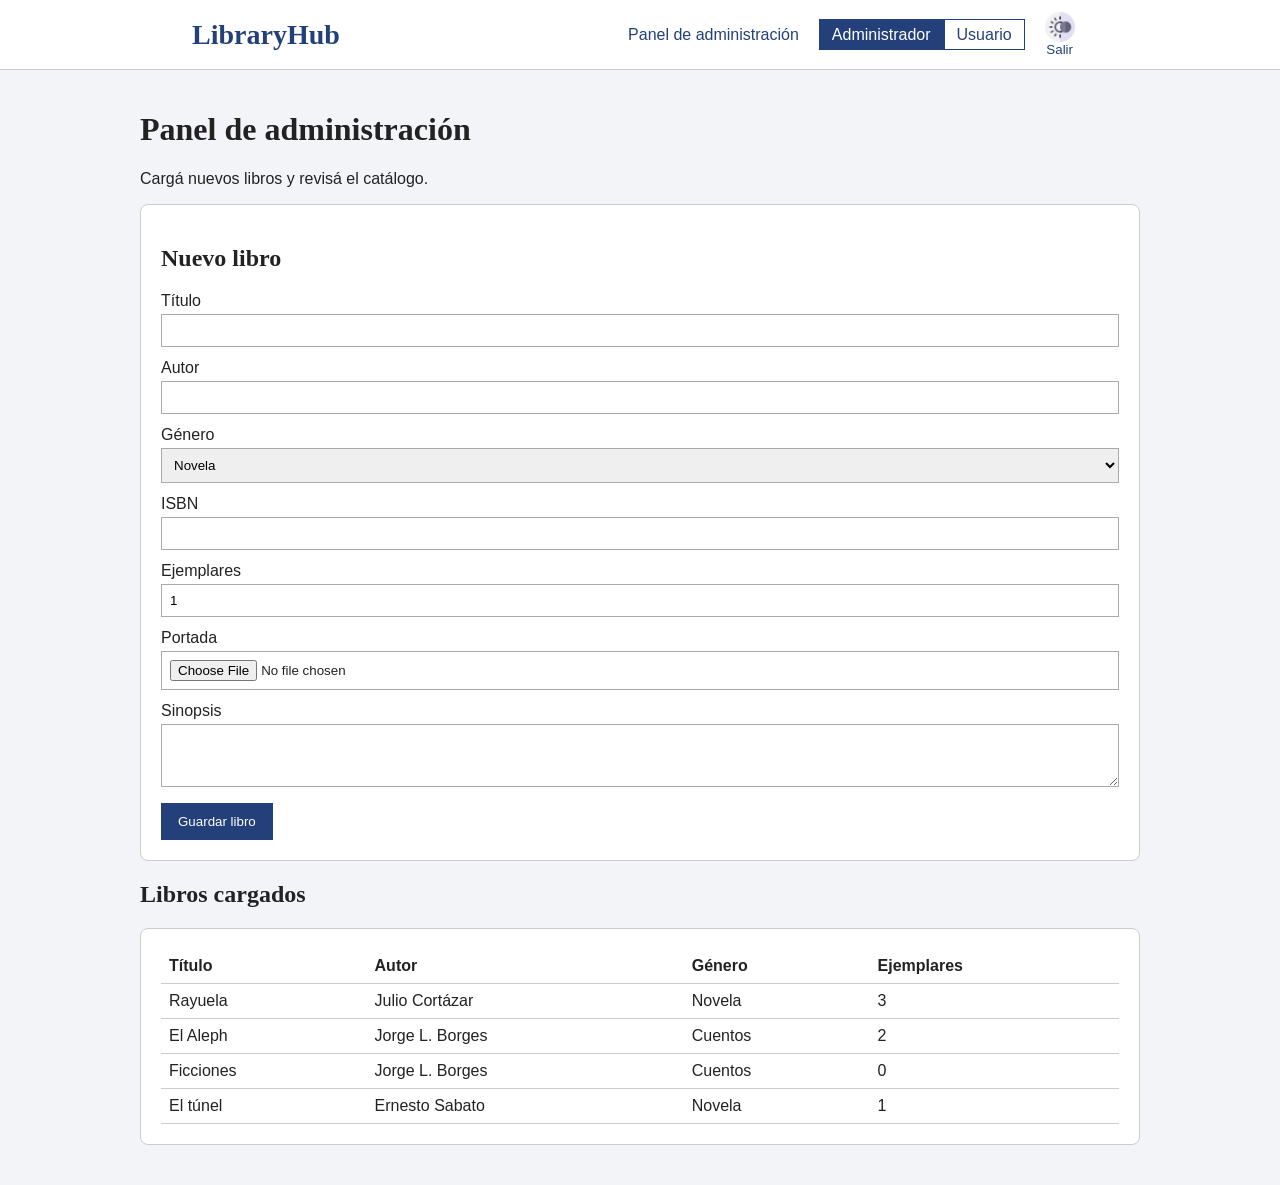
==== admin.html @ 69a87b5a "Primer commit" ====
<!DOCTYPE html>
<html lang="es">
<head>
  <meta charset="utf-8">
  <meta name="viewport" content="width=device-width, initial-scale=1">
  <title>Panel de administración - LibraryHub</title>
  <link rel="stylesheet" href="css/estilos.css">
</head>
<body>
  <header>
    <a class="logo" href="admin.html">LibraryHub</a>
    <a href="admin.html">Panel de administración</a>
    <div class="selector">
      <a class="activo" href="admin.html">Administrador</a><a href="catalogo.html">Usuario</a>
    </div>
    <button class="boton boton-claro boton-tema" type="button" title="Cambiar tema">
    <img src="img/iconoTema.png" alt="Cambiar tema">
    <a href="index.html">Salir</a>
  </header>

  <main>
    <h1>Panel de administración</h1>
    <p>Cargá nuevos libros y revisá el catálogo.</p>

    <section class="caja">
      <h2>Nuevo libro</h2>
      <form>
        <label for="titulo">Título</label>
        <input type="text" id="titulo">
        <label for="autor">Autor</label>
        <input type="text" id="autor">
        <label for="genero">Género</label>
        <select id="genero">
          <option>Novela</option>
          <option>Cuentos</option>
          <option>Ensayo</option>
          <option>Poesía</option>
        </select>
        <label for="isbn">ISBN</label>
        <input type="text" id="isbn">
        <label for="ejemplares">Ejemplares</label>
        <input type="number" id="ejemplares" min="1" value="1">
        <label for="portada">Portada</label>
        <input type="file" id="portada" accept="image/*">
        <label for="sinopsis">Sinopsis</label>
        <textarea id="sinopsis" rows="3"></textarea>
        <button class="boton" type="button">Guardar libro</button>
      </form>
    </section>

    <h2>Libros cargados</h2>
    <section class="caja tabla">
      <table>
        <tr>
          <th>Título</th>
          <th>Autor</th>
          <th>Género</th>
          <th>Ejemplares</th>
        </tr>
        <tr>
          <td>Rayuela</td>
          <td>Julio Cortázar</td>
          <td>Novela</td>
          <td>3</td>
        </tr>
        <tr>
          <td>El Aleph</td>
          <td>Jorge L. Borges</td>
          <td>Cuentos</td>
          <td>2</td>
        </tr>
        <tr>
          <td>Ficciones</td>
          <td>Jorge L. Borges</td>
          <td>Cuentos</td>
          <td>0</td>
        </tr>
        <tr>
          <td>El túnel</td>
          <td>Ernesto Sabato</td>
          <td>Novela</td>
          <td>1</td>
        </tr>
      </table>
    </section>
  </main>
</body>
</html>
---- css/estilos.css ----
body {
  font-family: Arial, sans-serif;
  margin: 0;
  background-color: #f2f4f7;
  color: #222222;
}
h1, h2, h3 {
  font-family: Georgia, serif;
}
main {
  max-width: 1000px;
  margin: 0 auto;
  padding: 20px;
}
main section {
  margin-bottom: 50px;
}



/* ===== Encabezado ===== */
header {
  display: flex;
  align-items: center;
  gap: 20px;
  padding: 12px 15%;
  background-color: #ffffff;
  border-bottom: 1px solid #cccccc;
}
header a {
  text-decoration: none;
  color: #24407a;
}
header .boton {
  margin-top: 0;
}
.logo {
  flex: 1;
  font-family: Georgia, serif;
  font-size: 28px;
  font-weight: bold;
}

/* Menú del medio */
nav {
  display: flex;
  gap: 40px;
}
nav a {
  color: #222222;
  font-size: 20px;
  font-family: Georgia, serif;
}
nav a:hover {
  text-decoration: underline;
}

/* Botones de la derecha */
.acciones {
  flex: 1;
  display: flex;
  justify-content: flex-end;
  align-items: center;
  gap: 15px;
}
.acciones a {
  font-size: 18px;
}
.acciones .boton {
  padding: 10px 20px;
  color: #ffffff;
}

/* Selector Administrador / Usuario */
.selector a {
  padding: 6px 12px;
  border: 1px solid #24407a;
}
.selector a.activo {
  background-color: #24407a;
  color: #ffffff;
}

/* Pantallas medianas */
@media (max-width: 1100px) {
  header {
    padding: 12px 5%;
  }
}

/* Pantallas chicas */
@media (max-width: 700px) {
  header {
    flex-direction: column;
    padding: 12px 15px;
  }
  .logo,
  .acciones {
    flex: none;
  }
  .acciones {
    flex-wrap: wrap;
    justify-content: center;
  }
}
.selector a {
  padding: 6px 12px;
  border: 1px solid #24407a;
}
.selector a.activo {
  background-color: #24407a;
  color: white;
}


.caja {
  background-color: white;
  border: 1px solid #cccccc;
  border-radius: 8px;
  padding: 20px;
  margin-bottom: 20px;
}
.login {
  max-width: 400px;
  margin: 40px auto;
}
label {
  display: block;
  margin-top: 12px;
}
input, select, textarea {
  width: 100%;
  box-sizing: border-box;
  padding: 8px;
  margin-top: 4px;
  border: 1px solid #aaaaaa;
}

nav a {
  color: #222222;
  font-size: 20px;
  font-family: Georgia, serif;
}
.boton {
  display: inline-block;
  background-color: #24407a;
  color: #ffffff;
  border: 1px solid #24407a;
  padding: 10px 16px;
  margin-top: 12px;
  cursor: pointer;
  text-decoration: none;
}
.boton-claro {
  background-color: white;
  color: #24407a;
}


.boton-tema {
  margin-right: 1em;
  border: none;
  background: none;
  padding: 0;
}


.boton-tema img {
  width: 30px;
  height: 30px;
  display: block;
}



.items {
  display: flex;
  flex-wrap: wrap;
  gap: 16px;
  justify-content: center;
}
.tarjeta {
  width: 220px;
  background-color: white;
  border: 1px solid #cccccc;
  border-radius: 8px;
  
}
.portada {
  height: 140px;
  line-height: 140px;
  text-align: center;
  font-size: 40px;
  color: #ffffff;
}
.azul { background-color: #24407a; }
.verde { background-color: #2f6b4f; }
.violeta { background-color: #6b3f6e; }
.dorado { background-color: #a8791f; }
.datos {
  padding: 12px;
}

img.portada {
  width: 100%;
  height: auto;
  display: block;
}
.favorito {
  background: none;
  border: none;
  font-size: 24px;
  color: #888888;
  cursor: pointer;
}
.favorito.activo {
  color: #c2384a;
}
.estado {
  font-size: 13px;
  background-color: #dde5f5;
  padding: 2px 8px;
  border-radius: 10px;
}


.vista-lista .tarjeta {
  width: 100%;
  display: flex;
  align-items: center;
}
.vista-lista .portada {
  width: 80px;
  height: 100px;
  line-height: 100px;
  font-size: 28px;
}
.vista-lista .datos {
  flex: 1;
}


.tabla {
  overflow-x: auto;
}
table {
  width: 100%;
  border-collapse: collapse;
}
th, td {
  text-align: left;
  padding: 8px;
  border-bottom: 1px solid #cccccc;
}
.fila {
  display: flex;
  flex-wrap: wrap;
  align-items: center;
  gap: 12px;
  padding: 10px 0;
  border-bottom: 1px solid #cccccc;
}
.fila .portada {
  width: 48px;
  height: 64px;
  line-height: 64px;
  font-size: 20px;
}
.fila .datos {
  flex: 1;
}


body.oscuro {
  background-color: #12161d;
  color: #eeeeee;
}
.oscuro header,
.oscuro .caja,
.oscuro .tarjeta {
  background-color: #1b212b;
  border-color: #333333;
}
.oscuro input, .oscuro select, .oscuro textarea {
  background-color: #12161d;
  color: #eeeeee;
  border-color: #555555;
}
.oscuro a {
  color: #8aa9e6;
}
.oscuro .estado {
  background-color: #2d3644;
}

@media (max-width: 600px) {
  .tarjeta {
    width: 100%;
  }
  header {
    padding: 10px;
  }
}

#footer-principal {
   display: flex;
   flex-wrap: wrap;
   justify-content: space-around;
   align-items: center;
   gap: 20px;
   padding: 40px 20px;
   background-color: #24407a;
   color: white;
}

#footer-principal div {
   text-align: center;
   width: 350px;
   padding: 0 15px;
}

#footer-principal h4 {
   font-family: Georgia, serif;
   font-size: 22px;
   margin-bottom: 10px;
}

#footer-principal p {
   font-size: 16px;
}

#footer-principal img {
   margin-top: 10px;
   width: 110px;
   height: 110px;
   background-color: white;
   padding: 6px;
   border-radius: 6px;
}

#footer-principal ul {
   list-style: none;
   padding: 0;
}

#footer-principal ul li {
   margin: 10px 0;
}

#footer-principal ul li a {
   color: white;
   font-size: 18px;
   text-decoration: none;
}

#footer-principal ul li a:hover {
   text-decoration: underline;
}

#footer-principal ul li i {
   margin-right: 8px;
}


.oscuro #footer-principal {
   background-color: #1b212b;
   border-top: 1px solid #333333;
}


@media (max-width: 600px) {
   #footer-principal div {
      width: 100%;
   }
}
.inicio {
  text-align: center;
  padding: 50px 20px;
}
.inicio h1 {
  font-size: 36px;
}
.centrado {
  text-align: center;
}
.inicio p {
  max-width: 600px;
  margin: 0 auto 20px auto;
}


header .boton {
  margin-top: 0;
}
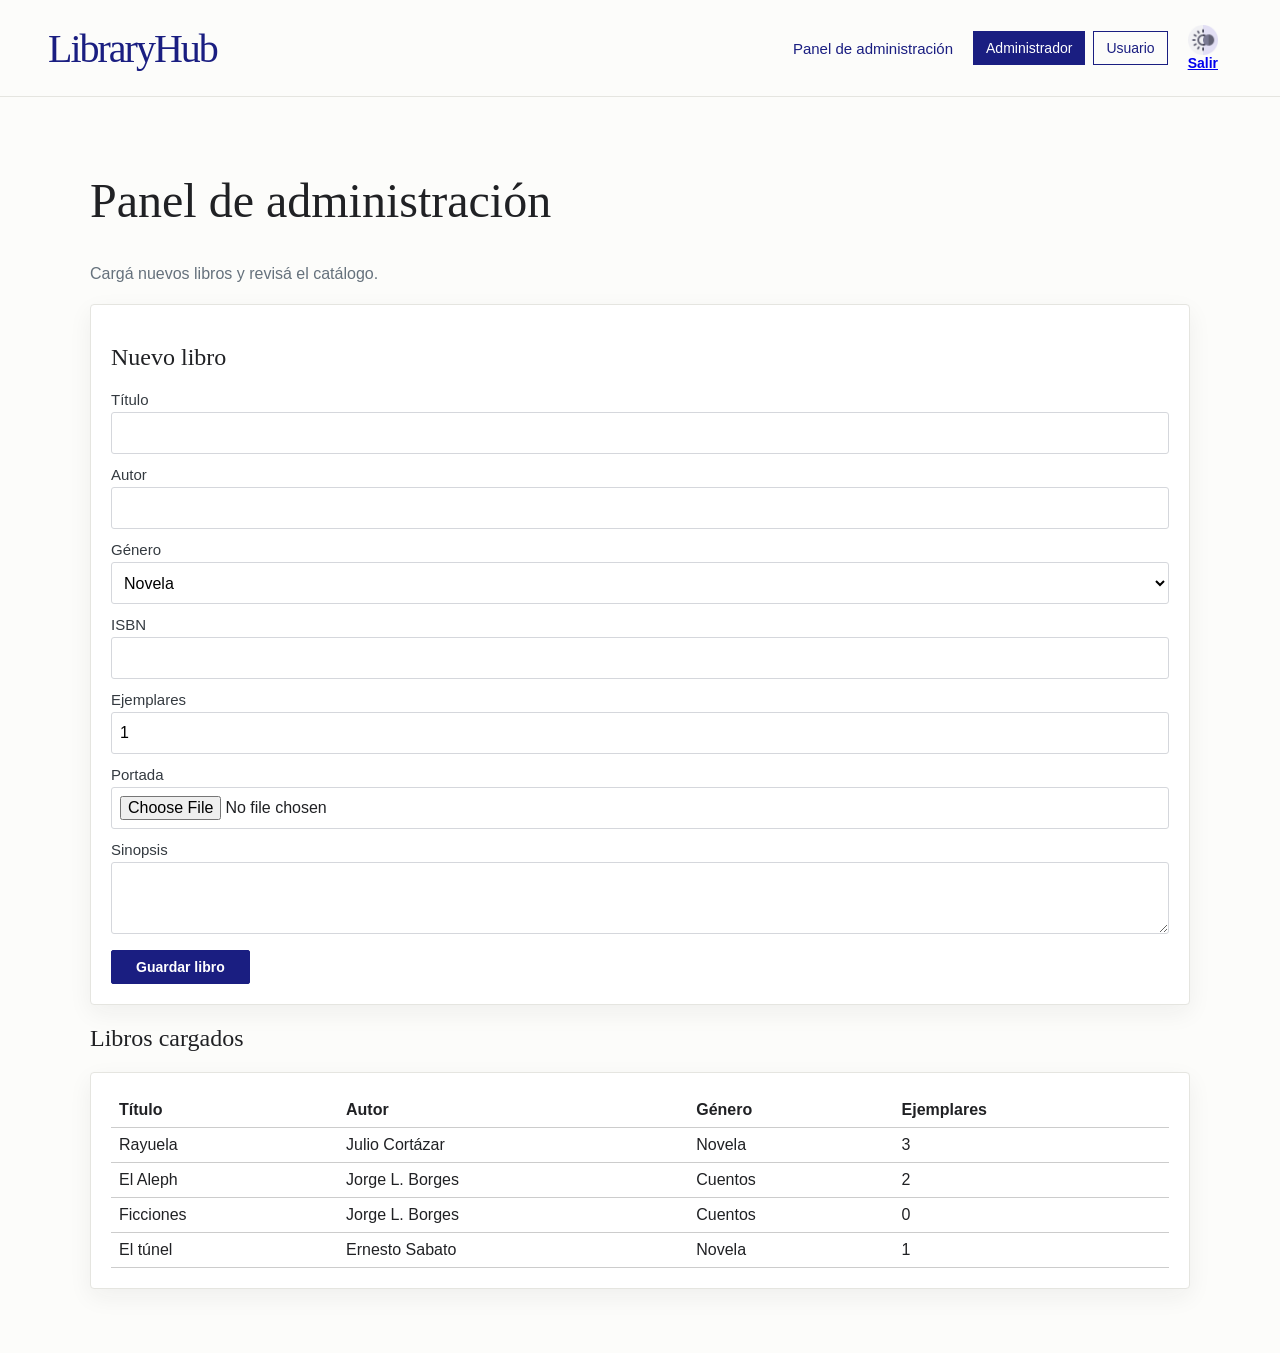
==== commit 27cccaa7: "css final" ====
--- a/admin.html
+++ b/admin.html
@@ -5,8 +5,9 @@
   <meta name="viewport" content="width=device-width, initial-scale=1">
   <title>Panel de administración - LibraryHub</title>
   <link rel="stylesheet" href="css/estilos.css">
+  <link rel="stylesheet" href="css/style.css">
 </head>
-<body>
+<body class="pagina-seccion">
   <header>
     <a class="logo" href="admin.html">LibraryHub</a>
     <a href="admin.html">Panel de administración</a>
--- a/css/estilos.css
+++ b/css/estilos.css
@@ -1,5 +1,5 @@
 
-body {
+/*body {
   font-family: Arial, sans-serif;
   margin: 0;
   background-color: #f2f4f7;
@@ -18,8 +18,8 @@
 }
 
 
-
 /* ===== Encabezado ===== */
+/*
 header {
   display: flex;
   align-items: center;
@@ -43,6 +43,7 @@
 }
 
 /* Menú del medio */
+/*
 nav {
   display: flex;
   gap: 40px;
@@ -57,6 +58,7 @@
 }
 
 /* Botones de la derecha */
+/*
 .acciones {
   flex: 1;
   display: flex;
@@ -73,6 +75,8 @@
 }
 
 /* Selector Administrador / Usuario */
+/*
+
 .selector a {
   padding: 6px 12px;
   border: 1px solid #24407a;
@@ -82,7 +86,18 @@
   color: #ffffff;
 }
 
+*/
 /* Pantallas medianas */
+
+
+
+
+
+
+
+
+
+
 @media (max-width: 1100px) {
   header {
     padding: 12px 5%;
@@ -217,6 +232,25 @@
 .favorito.activo {
   color: #c2384a;
 }
+#lista-favoritos .fila {
+  display: flex;
+  align-items: center;
+  gap: 16px;
+  padding: 12px 0;
+  border-bottom: 1px solid #cccccc;
+}
+#lista-favoritos .fila:last-child {
+  border-bottom: none;
+}
+#lista-favoritos .portada {
+  flex: 0 0 70px;
+  height: 70px;
+  line-height: 70px;
+  font-size: 28px;
+}
+#lista-favoritos .datos {
+  flex: 1;
+}
 .estado {
   font-size: 13px;
   background-color: #dde5f5;
@@ -309,7 +343,7 @@
    justify-content: space-around;
    align-items: center;
    gap: 20px;
-   padding: 40px 20px;
+   padding: 24px 20px;
    background-color: #24407a;
    color: white;
 }
--- a/css/style.css
+++ b/css/style.css
@@ -0,0 +1,730 @@
+/* Contenedor de la imagen y el texto */
+.portada-principal {
+  position: relative;
+  display: flex;
+  align-items: center;
+  min-height: 500px;
+  padding: 60px 48px;
+  box-sizing: border-box;
+  overflow: hidden;
+}
+/* Asegura que el contenido esté por encima de la imagen y la sombra */
+/* Imagen de fondo */
+.portada-imagen {
+  position: absolute;
+  inset: 0;
+  width: 100%;
+  height: 100%;
+  object-fit: cover;
+  z-index: 0;
+}
+
+/* Sombra más oscura del lado izquierdo */
+.portada-principal::before {
+  content: "";
+  position: absolute;
+  inset: 0;
+  background: linear-gradient(
+    to right,
+    rgba(10, 20, 30, 0.85),
+    rgba(10, 20, 30, 0.15)
+  );
+  z-index: 1;
+  pointer-events: none;
+}
+
+.portada-contenido {
+  position: relative;
+  z-index: 2;
+  max-width: 600px;
+  text-align: left;
+}
+
+.portada-contenido h1 {
+  margin: 0 0 24px;
+  color: white;
+  font-family: Georgia, serif;
+  font-size: clamp(44px, 6vw, 80px);
+  font-weight: normal;
+  line-height: 1.1;
+}
+
+.portada-contenido p {
+  margin: 0 0 32px;
+  color: white;
+  font-family: Arial, sans-serif;
+  font-size: 18px;
+  line-height: 1.7;
+}
+
+.portada-acciones {
+  display: flex;
+  flex-wrap: wrap;
+  gap: 12px;
+}
+
+.portada-acciones a {
+  display: inline-block;
+  padding: 15px 24px;
+  background-color: white;
+  color: #243e59;
+  border-radius: 3px;
+  font-family: Arial, sans-serif;
+  font-weight: bold;
+  text-decoration: none;
+}
+
+.portada-acciones a:hover {
+  transform: scale(1.05);
+  transition: transform 0.5s ease;
+  font-size: 16px;
+  transform: translateY(-2px);
+}
+
+.registro {
+  background-color: rgb(26, 30, 129);
+  padding: 50px;
+  border-radius: 0px;
+  font-family: Georgia, serif;
+  text-align: center;
+}
+
+.registro h1 {
+  color: white;
+  font-size: 24px;
+  margin-bottom: 10px;
+  margin: 0;
+  font-family: Georgia, serif;
+  font-size: clamp(34px, 4vw, 52px);
+  font-weight: normal;
+  font-style: normal;
+  line-height: 1.12;
+  letter-spacing: -1.5px;
+}
+
+.registro p {
+  color: white;
+  font-size: 12px;
+  font-family: Arial, sans-serif;
+}
+
+.boton-registro {
+  background-color: white;
+  display: inline-block;
+  color: black;
+  font-family: Arial, sans-serif;
+  text-decoration: none;
+  padding: 4px 6px;
+  border: none;
+  border-radius: 3px;
+  cursor: pointer;
+  margin: 20px 5px;
+}
+
+.boton-registro:hover {
+  transform: scale(1.05);
+  transition: transform 1s ease;
+  font-size: 16px;
+}
+
+.presentacion {
+  display: grid;
+  grid-template-columns: 1.2fr 1fr;
+  align-items: start;
+  gap: 70px;
+
+  padding: 120px 48px;
+  background-color: #fcfcfa;
+  color: black;
+}
+
+.presentacion-titulo h2 {
+  margin: 0;
+  font-family: Georgia, serif;
+  font-size: clamp(34px, 4vw, 52px);
+  font-weight: normal;
+  font-style: normal;
+  line-height: 1.12;
+  letter-spacing: -1.5px;
+}
+
+.presentacion-titulo h2 em {
+  font-weight: normal;
+}
+
+.presentacion-texto {
+  font-family: Arial, sans-serif;
+  text-align: left;
+}
+/**/
+.presentacion-intro {
+  margin: 0;
+  font-size: 20px;
+  font-weight: normal;
+  line-height: 1.6;
+}
+
+.presentacion-descripcion {
+  margin: 0 0 14px;
+  color: #65717c;
+  font-size: 16px;
+  font-weight: normal;
+  line-height: 1.9;
+}
+
+.presentacion-enlace {
+  display: inline-block;
+  padding-bottom: 10px;
+  border-bottom: 1px solid #243e59;
+  color: #243e59;
+  font-size: 14px;
+  font-weight: bold;
+  text-decoration: none;
+}
+
+.presentacion-enlace:hover {
+  min-width: 0;
+  transition: transform 0.3s ease;
+}
+
+.presentacion-enlace:hover {
+  transform: translateY(-6px);
+}
+
+.subtitulo-libros {
+  padding: 60px 48px;
+  background-color: #fcfcfa;
+  color: black;
+}
+
+.subtitulo-libros h2 {
+  margin: 0 0 32px;
+  font-family: Georgia, serif;
+  font-size: 30px;
+  font-weight: normal;
+}
+
+/* Solo los libros se distribuyen en columnas */
+.estante-libro {
+  display: grid;
+  grid-template-columns: repeat(3, minmax(0, 1fr));
+  gap: 24px;
+}
+.libro img {
+  display: block;
+  width: 100%;
+  height: 280px;
+  object-fit: contain;
+}
+
+.libro {
+  min-width: 0;
+  transition: transform 0.3s ease;
+}
+
+.libro:hover {
+  transform: translateY(-6px);
+}
+
+.libro p {
+  margin: 0px 30px 100;
+  color: #65717c;
+  text-align: center;
+}
+
+body {
+  margin: 0;
+  font-family: Arial, sans-serif;
+}
+
+.navegacion {
+  position: relative;
+  display: flex;
+  align-items: center;
+  gap: 30px;
+  padding: 10px 48px;
+  background-color: #fcfcfa;
+}
+
+.navegacion a {
+  text-decoration: none;
+  color: rgb(26, 30, 129);
+  margin-left: 20px;
+}
+
+.logo {
+  font-family: Georgia, serif;
+  font-size: 48px;
+  letter-spacing: -3px;
+  margin: 0%;
+}
+.logo:hover {
+  transform: scale(0.85);
+  transition: transform 0.5s ease;
+  font-size: 48px;
+}
+
+.nav-enlaces {
+  display: flex;
+  align-items: center;
+  gap: 12px;
+  font-size: 15px;
+}
+
+.nav-nosotros:hover {
+  min-width: 0;
+  transition: transform 0.3s ease;
+  transform: translateY(-4px);
+}
+
+.nav-contacto:hover {
+  min-width: 0;
+  transition: transform 0.3s ease;
+  transform: translateY(-4px);
+}
+
+.nav-soporte:hover {
+  min-width: 0;
+  transition: transform 0.3s ease;
+  transform: translateY(-4px);
+}
+
+.nav-acciones {
+  display: flex;
+  align-items: center;
+  gap: 0px;
+  margin-left: auto;
+}
+
+.boton-login:hover {
+  transform: scale(0.95);
+  transition: transform 0.5s ease;
+  font-size: 14px;
+}
+
+.navegacion .boton-registro {
+  background-color: rgb(26, 30, 129);
+  color: white;
+}
+.boton-registro:hover {
+  transform: scale(1.2);
+  transition: transform 0.4s ease;
+  font-size: 15px;
+}
+.boton {
+  display: inline-block;
+  padding: 8px 24px;
+  border: 1px solid rgb(26, 30, 129);
+  border-radius: 2px;
+  font-size: 14px;
+  font-weight: bold;
+  text-align: center;
+}
+
+#footer-principal .logo-letra {
+  position: absolute;
+  top: 12px;
+  left: 20px;
+  z-index: 1;
+  width: auto;
+  padding: 0;
+  text-align: left;
+  font-family: Georgia, serif;
+}
+
+.logo-letra:hover {
+  transform: scale(1.2);
+  transition: transform 0.5s ease;
+  font-size: 14px;
+}
+
+.logo-letra a {
+  color: inherit;
+  text-decoration: none;
+}
+
+#footer-principal {
+  position: relative;
+  display: flex;
+  flex-wrap: wrap;
+  justify-content: space-around;
+  align-items: center;
+  gap: 20px;
+  padding: 90px 20px 24px;
+  background-color: #24407a;
+  color: white;
+}
+
+#footer-principal div {
+  width: 350px;
+  padding: 0 15px;
+  text-align: center;
+}
+
+#footer-principal h4 {
+  margin-bottom: 10px;
+  font-family: Georgia, serif;
+  font-size: 22px;
+}
+
+#footer-principal p {
+  font-size: 16px;
+}
+
+#footer-principal img {
+  width: 110px;
+  height: 110px;
+  margin-top: 10px;
+  padding: 6px;
+  border-radius: 6px;
+  background-color: white;
+}
+
+#footer-principal ul {
+  padding: 0;
+  list-style: none;
+}
+
+#footer-principal ul li {
+  margin: 10px 0;
+}
+
+#footer-principal ul li a {
+  color: white;
+  font-size: 18px;
+  text-decoration: none;
+}
+
+#footer-principal ul li a:hover {
+  text-decoration: underline;
+}
+
+#footer-principal ul li i {
+  margin-right: 8px;
+}
+
+/*
+@media (max-width: 600px) {
+  #footer-principal div {
+    width: 100%;
+  }
+}
+*/
+
+.boton-inicio {
+  position: fixed;
+  right: 20px;
+  bottom: 24px;
+  z-index: 1000;
+  display: block;
+  width: fit-content;
+  padding: 10px 10px 10px 10px;
+  background-color: black;
+  color: white;
+  text-decoration: none;
+  border-radius: 80px;
+}
+
+.boton-inicio:hover {
+  background-color: #24407a;
+  transform: scale(1.05);
+  transition: transform 0.5s ease;
+  font-size: 15px;
+}
+
+/* Tablet */
+@media (max-width: 900px) {
+  .presentacion {
+    grid-template-columns: 1fr;
+    gap: 32px;
+    padding: 80px 32px;
+  }
+
+  .estante-libro {
+    grid-template-columns: repeat(2, minmax(0, 1fr));
+  }
+
+  .navegacion {
+    flex-wrap: wrap;
+    gap: 12px;
+    padding: 15px 24px;
+  }
+}
+
+/* Celular */
+@media (max-width: 600px) {
+  .navegacion {
+    justify-content: center;
+    padding: 12px 16px;
+  }
+
+  .logo,
+  .nav-enlaces,
+  .nav-acciones {
+    flex-basis: 100%;
+    justify-content: center;
+    text-align: center;
+  }
+
+  .logo {
+    font-size: 36px;
+  }
+
+  .navegacion a {
+    margin-left: 0;
+  }
+
+  .nav-acciones {
+    margin-left: 0;
+    gap: 8px;
+  }
+
+  .boton {
+    padding: 10px 12px;
+    font-size: 12px;
+  }
+
+  .portada-principal {
+    min-height: 440px;
+    padding: 48px 24px;
+  }
+
+  .portada-contenido p {
+    font-size: 16px;
+  }
+
+  .portada-acciones {
+    flex-direction: column;
+    align-items: flex-start;
+  }
+
+  .presentacion {
+    padding: 60px 24px;
+    gap: 24px;
+  }
+
+  .subtitulo-libros {
+    padding: 40px 24px;
+  }
+
+  .estante-libro {
+    grid-template-columns: 1fr;
+  }
+
+  .registro {
+    padding: 40px 24px;
+  }
+
+  #footer-principal {
+    padding: 75px 16px 24px;
+  }
+
+  #footer-principal div {
+    box-sizing: border-box;
+    width: 100%;
+    padding: 0;
+  }
+}
+
+body.pagina-seccion {
+  min-height: 100vh;
+  background-color: #fcfcfa;
+  color: #202124;
+}
+
+body.pagina-seccion > header {
+  display: flex;
+  flex-wrap: wrap;
+  align-items: center;
+  gap: 12px 20px;
+  min-height: 76px;
+  padding: 10px 48px;
+  background-color: #fcfcfa;
+  border-bottom: 1px solid #e5e5e0;
+}
+
+body.pagina-seccion > header .logo {
+  flex: 0 0 auto;
+  margin-right: auto;
+  color: rgb(26, 30, 129);
+  font-family: Georgia, serif;
+  font-size: 40px;
+  font-weight: normal;
+  letter-spacing: -2px;
+  text-decoration: none;
+}
+
+body.pagina-seccion > header > a:not(.logo):not(.boton),
+body.pagina-seccion > header nav a {
+  color: rgb(26, 30, 129);
+  font-size: 15px;
+  text-decoration: none;
+}
+
+body.pagina-seccion > header > a:not(.logo):not(.boton):hover,
+body.pagina-seccion > header nav a:hover {
+  transform: translateY(-3px);
+  transition: transform 0.3s ease;
+}
+
+body.pagina-seccion > header .selector {
+  display: flex;
+  align-items: center;
+  gap: 8px;
+}
+
+body.pagina-seccion > header .selector a {
+  padding: 8px 12px;
+  border: 1px solid rgb(26, 30, 129);
+  color: rgb(26, 30, 129);
+  font-size: 14px;
+  text-decoration: none;
+}
+
+body.pagina-seccion > header .selector a.activo {
+  background-color: rgb(26, 30, 129);
+  color: white;
+}
+
+body.pagina-seccion > header .boton,
+body.pagina-seccion > header .nav-acciones .boton,
+body.pagina-seccion > header > a[href="login.html"] {
+  margin-top: 0;
+  padding: 8px 18px;
+  border: 1px solid rgb(26, 30, 129);
+  border-radius: 2px;
+  background-color: rgb(26, 30, 129);
+  color: white;
+  font-size: 14px;
+  font-weight: bold;
+  text-decoration: none;
+}
+
+body.pagina-seccion > header .boton-claro,
+body.pagina-seccion > header > a[href="login.html"],
+body.pagina-seccion > header .boton-login {
+  background-color: transparent;
+  color: rgb(26, 30, 129);
+}
+
+body.pagina-seccion > header .boton-tema {
+  padding: 0;
+  border: 0;
+  background: none;
+}
+
+body.pagina-seccion > header .boton-tema img {
+  display: block;
+  width: 30px;
+  height: 30px;
+}
+
+body.pagina-seccion main {
+  max-width: 1100px;
+  margin: 0 auto;
+  padding: 44px 48px;
+}
+
+body.pagina-seccion main > h1,
+body.pagina-seccion main > h2,
+body.pagina-seccion main section > h1,
+body.pagina-seccion main section > h2 {
+  color: #202124;
+  font-family: Georgia, serif;
+  font-weight: normal;
+}
+
+body.pagina-seccion main > h1 {
+  font-size: clamp(32px, 4vw, 48px);
+}
+
+body.pagina-seccion main > p {
+  color: #65717c;
+  line-height: 1.7;
+}
+
+body.pagina-seccion .caja {
+  border: 1px solid #e5e5e0;
+  border-radius: 4px;
+  background-color: white;
+  box-shadow: 0 8px 24px rgba(32, 33, 36, 0.06);
+}
+
+body.pagina-seccion .login {
+  width: min(100% - 40px, 520px);
+  max-width: 520px;
+  box-sizing: border-box;
+  margin: 44px auto;
+  padding: 32px;
+}
+
+body.pagina-seccion input,
+body.pagina-seccion select,
+body.pagina-seccion textarea {
+  min-height: 42px;
+  border: 1px solid #d5d7dc;
+  border-radius: 3px;
+  background-color: #fff;
+  font: inherit;
+}
+
+body.pagina-seccion label {
+  color: #343a40;
+  font-size: 15px;
+}
+
+body.pagina-seccion .boton {
+  border: 1px solid rgb(26, 30, 129);
+  border-radius: 2px;
+  background-color: rgb(26, 30, 129);
+  color: white;
+  font-weight: bold;
+  text-decoration: none;
+}
+
+body.pagina-seccion .boton-claro {
+  background-color: white;
+  color: rgb(26, 30, 129);
+}
+
+body.pagina-seccion .portada {
+  border-radius: 2px;
+}
+
+body.pagina-seccion #footer-principal {
+  padding-top: 90px;
+  background-color: #24407a;
+  color: white;
+}
+
+body.pagina-seccion #footer-principal a {
+  color: white;
+}
+
+@media (max-width: 700px) {
+  body.pagina-seccion > header {
+    justify-content: center;
+    padding: 12px 20px;
+  }
+
+  body.pagina-seccion > header .logo {
+    flex-basis: 100%;
+    margin-right: 0;
+    text-align: center;
+    font-size: 36px;
+  }
+
+  body.pagina-seccion main {
+    padding: 32px 20px;
+  }
+
+  body.pagina-seccion .login {
+    width: 100%;
+    margin: 24px auto;
+    padding: 24px;
+  }
+
+  body.pagina-seccion #footer-principal {
+    padding-top: 75px;
+  }
+}
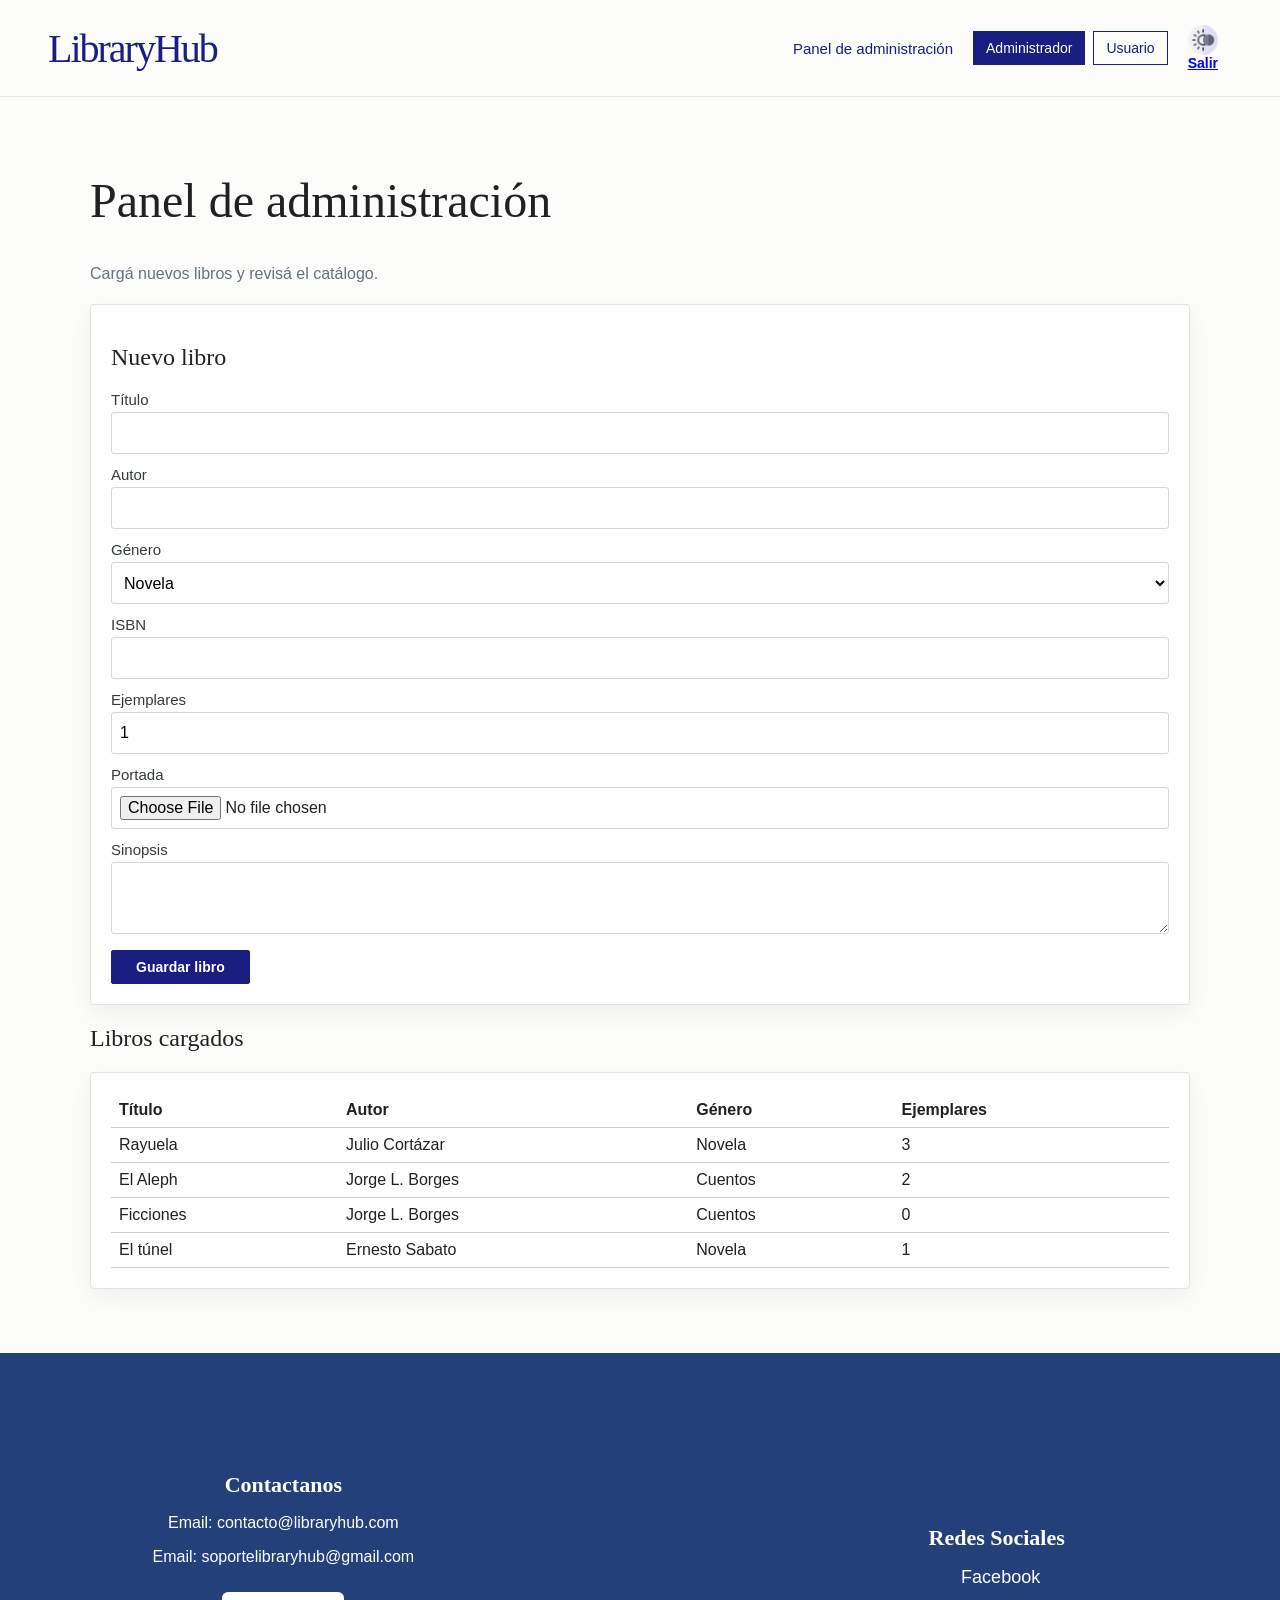
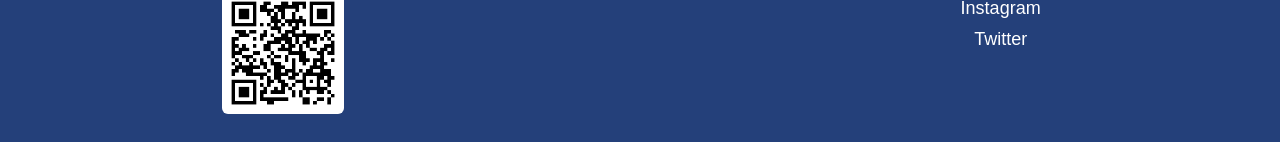
==== commit a3b9834a: "Mega cambio de footer & header" ====
--- a/admin.html
+++ b/admin.html
@@ -85,5 +85,22 @@
       </table>
     </section>
   </main>
+  <footer id="footer-principal">
+      <div>
+         <h4>Contactanos</h4>
+         <p>Email: contacto@libraryhub.com</p>
+        <p>Email: soportelibraryhub@gmail.com</p>
+         <img src="img/qr.png" alt="Código QR">
+      </div>
+      <a id="Contácto"> </a>
+      <div>
+         <h4>Redes Sociales</h4>
+         <ul>
+            <li><a href="https://www.unlam.edu.ar/"><i class="fa-brands fa-facebook"></i> Facebook</a></li>
+            <li><a href="https://www.unlam.edu.ar/"><i class="fa-brands fa-instagram"></i> Instagram</a></li>
+            <li><a href="https://www.unlam.edu.ar/"><i class="fa-brands fa-twitter"></i> Twitter</a></li>
+         </ul>
+      </div>
+   </footer>
 </body>
 </html>
--- a/css/style.css
+++ b/css/style.css
@@ -410,6 +410,17 @@
   }
 }
 */
+#footer-chiquito {
+  position: relative;
+  display: flex;
+  flex-wrap: wrap;
+  justify-content: space-around;
+  align-items: center;
+  gap: 7px;
+  padding: 2px 2px 2px;
+  background-color: #24407a;
+  color: white;
+}
 
 .boton-inicio {
   position: fixed;
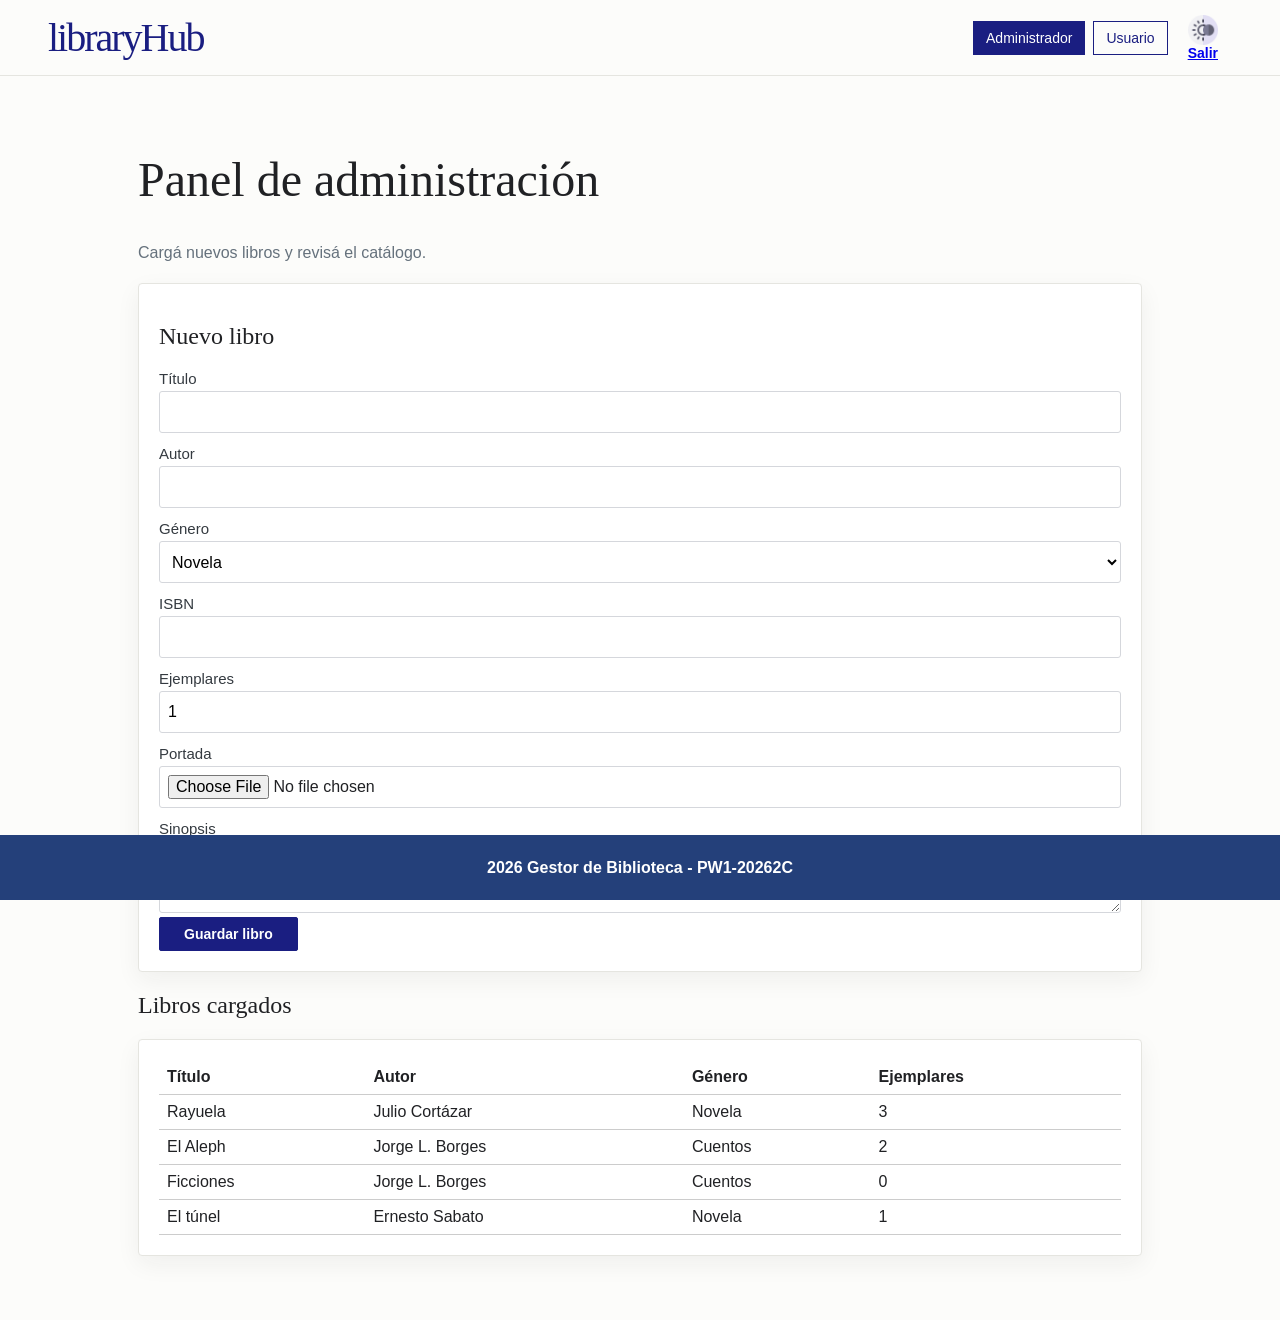
==== commit 9573308c: "Actualizo estilos y tema de la pagina" ====
--- a/admin.html
+++ b/admin.html
@@ -3,14 +3,12 @@
 <head>
   <meta charset="utf-8">
   <meta name="viewport" content="width=device-width, initial-scale=1">
-  <title>Panel de administración - LibraryHub</title>
+  <title>Panel de administración - libraryHub</title>
   <link rel="stylesheet" href="css/estilos.css">
-  <link rel="stylesheet" href="css/style.css">
 </head>
 <body class="pagina-seccion">
   <header>
-    <a class="logo" href="admin.html">LibraryHub</a>
-    <a href="admin.html">Panel de administración</a>
+    <a class="logo" href="index.html">libraryHub</a>
     <div class="selector">
       <a class="activo" href="admin.html">Administrador</a><a href="catalogo.html">Usuario</a>
     </div>
@@ -85,22 +83,10 @@
       </table>
     </section>
   </main>
-  <footer id="footer-principal">
-      <div>
-         <h4>Contactanos</h4>
-         <p>Email: contacto@libraryhub.com</p>
-        <p>Email: soportelibraryhub@gmail.com</p>
-         <img src="img/qr.png" alt="Código QR">
-      </div>
-      <a id="Contácto"> </a>
-      <div>
-         <h4>Redes Sociales</h4>
-         <ul>
-            <li><a href="https://www.unlam.edu.ar/"><i class="fa-brands fa-facebook"></i> Facebook</a></li>
-            <li><a href="https://www.unlam.edu.ar/"><i class="fa-brands fa-instagram"></i> Instagram</a></li>
-            <li><a href="https://www.unlam.edu.ar/"><i class="fa-brands fa-twitter"></i> Twitter</a></li>
-         </ul>
-      </div>
-   </footer>
+  <footer id="footer-chiquito">
+         <div>
+            <h4>2026 Gestor de Biblioteca - PW1-20262C</h4>
+         </div>
+  </footer>
 </body>
 </html>
--- a/css/estilos.css
+++ b/css/estilos.css
@@ -1,133 +1,544 @@
 
-/*body {
+/* 
+   ESTILOS GENERALES
+    */
+
+* {
+  box-sizing: border-box;
+}
+
+html {
+  scroll-behavior: smooth;
+}
+
+body {
+  margin: 0;
+  padding: 0;
   font-family: Arial, sans-serif;
+}
+
+
+/* 
+   NAVEGACIÓN PRINCIPAL - PORTADA
+    */
+
+.navegacion {
+  position: relative;
+  display: flex;
+  align-items: center;
+  gap: 30px;
+  padding: 10px 48px;
+  background-color: #fcfcfa;
+}
+
+.navegacion a {
+  text-decoration: none;
+  color: rgb(26, 30, 129);
+  margin-left: 20px;
+}
+
+.logo {
+  font-family: Georgia, serif;
+  font-size: 48px;
+  letter-spacing: -3px;
   margin: 0;
-  background-color: #f2f4f7;
-  color: #222222;
-}
-h1, h2, h3 {
-  font-family: Georgia, serif;
-}
-main {
-  max-width: 1000px;
-  margin: 0 auto;
-  padding: 20px;
-}
-main section {
-  margin-bottom: 50px;
-}
-
-
-/* ===== Encabezado ===== */
-/*
-header {
+}
+
+.logo:hover {
+  transform: scale(0.85);
+  transition: transform 0.5s ease;
+  font-size: 48px;
+}
+
+.nav-enlaces {
   display: flex;
   align-items: center;
-  gap: 20px;
-  padding: 12px 15%;
-  background-color: #ffffff;
-  border-bottom: 1px solid #cccccc;
-}
-header a {
-  text-decoration: none;
-  color: #24407a;
-}
+  gap: 12px;
+  font-size: 15px;
+}
+
+.nav-nosotros:hover,
+.nav-contacto:hover,
+.nav-soporte:hover {
+  min-width: 0;
+  transform: translateY(-4px);
+  transition: transform 0.3s ease;
+}
+
+.nav-acciones {
+  display: flex;
+  align-items: center;
+  gap: 0;
+  margin-left: auto;
+}
+
+
+/* 
+   BOTONES
+    */
+
+.boton {
+  display: inline-block;
+  padding: 8px 24px;
+  border: 1px solid rgb(26, 30, 129);
+  border-radius: 2px;
+  background-color: rgb(26, 30, 129);
+  color: white;
+  font-size: 14px;
+  font-weight: bold;
+  text-align: center;
+  text-decoration: none;
+  cursor: pointer;
+}
+
+.boton-claro {
+  background-color: white;
+  color: rgb(26, 30, 129);
+}
+
+.boton-login:hover {
+  transform: scale(0.95);
+  transition: transform 0.5s ease;
+  font-size: 14px;
+}
+.navegacion .boton-login {
+  background-color: transparent;
+  color: rgb(26, 30, 129);
+  border: 1px solid rgb;
+}
+
+.navegacion .boton-registro {
+  background-color: rgb(26, 30, 129);
+  color: white;
+}
+
+.navegacion .boton-registro:hover {
+  transform: scale(1.2);
+  transition: transform 0.4s ease;
+  font-size: 15px;
+}
+
+.boton-tema {
+  margin-right: 1em;
+  border: none;
+  background: none;
+  padding: 0;
+}
+
+.boton-tema img {
+  width: 30px;
+  height: 30px;
+  display: block;
+}
+
 header .boton {
   margin-top: 0;
 }
-.logo {
-  flex: 1;
+
+
+/* 
+   PORTADA PRINCIPAL
+    */
+
+.portada-principal {
+  position: relative;
+  display: flex;
+  align-items: center;
+  min-height: 500px;
+  padding: 60px 48px;
+  overflow: hidden;
+}
+
+.portada-imagen {
+  position: absolute;
+  inset: 0;
+  width: 100%;
+  height: 100%;
+  object-fit: cover;
+  z-index: 0;
+}
+
+.portada-principal::before {
+  content: "";
+  position: absolute;
+  inset: 0;
+  background: linear-gradient(
+    to right,
+    rgba(10, 20, 30, 0.85),
+    rgba(10, 20, 30, 0.15)
+  );
+  z-index: 1;
+  pointer-events: none;
+}
+
+.portada-contenido {
+  position: relative;
+  z-index: 2;
+  max-width: 600px;
+  text-align: left;
+}
+
+.portada-contenido h1 {
+  margin: 0 0 24px;
+  color: white;
   font-family: Georgia, serif;
-  font-size: 28px;
+  font-size: clamp(44px, 6vw, 80px);
+  font-weight: normal;
+  line-height: 1.1;
+}
+
+.portada-contenido p {
+  margin: 0 0 32px;
+  color: white;
+  font-family: Arial, sans-serif;
+  font-size: 18px;
+  line-height: 1.7;
+}
+
+.portada-acciones {
+  display: flex;
+  flex-wrap: wrap;
+  gap: 12px;
+}
+
+.portada-acciones a {
+  display: inline-block;
+  padding: 15px 24px;
+  background-color: white;
+  color: #243e59;
+  border-radius: 3px;
+  font-family: Arial, sans-serif;
   font-weight: bold;
-}
-
-/* Menú del medio */
-/*
-nav {
-  display: flex;
-  gap: 40px;
-}
-nav a {
-  color: #222222;
+  text-decoration: none;
+}
+
+.portada-acciones a:hover {
+  transform: translateY(-2px);
+  transition: transform 0.5s ease;
+}
+
+
+/* 
+   PRESENTACIÓN
+    */
+
+.presentacion {
+  display: grid;
+  grid-template-columns: 1.2fr 1fr;
+  align-items: start;
+  gap: 70px;
+  padding: 120px 48px;
+  background-color: #fcfcfa;
+  color: black;
+}
+
+.presentacion-titulo h2 {
+  margin: 0;
+  font-family: Georgia, serif;
+  font-size: clamp(34px, 4vw, 52px);
+  font-weight: normal;
+  font-style: normal;
+  line-height: 1.12;
+  letter-spacing: -1.5px;
+}
+
+.presentacion-titulo h2 em {
+  font-weight: normal;
+}
+
+.presentacion-texto {
+  font-family: Arial, sans-serif;
+  text-align: left;
+}
+
+.presentacion-intro {
+  margin: 0;
   font-size: 20px;
+  font-weight: normal;
+  line-height: 1.6;
+}
+
+.presentacion-descripcion {
+  margin: 0 0 14px;
+  color: #65717c;
+  font-size: 16px;
+  font-weight: normal;
+  line-height: 1.9;
+}
+
+.presentacion-enlace {
+  display: inline-block;
+  padding-bottom: 10px;
+  border-bottom: 1px solid #243e59;
+  color: #243e59;
+  font-size: 14px;
+  font-weight: bold;
+  text-decoration: none;
+}
+
+.presentacion-enlace:hover {
+  transform: translateY(-6px);
+  transition: transform 0.3s ease;
+}
+
+
+/* 
+   SECCIÓN DE LIBROS DE LA PORTADA
+    */
+
+.subtitulo-libros {
+  padding: 60px 48px;
+  background-color: #fcfcfa;
+  color: black;
+}
+
+.subtitulo-libros h2 {
+  margin: 0 0 32px;
   font-family: Georgia, serif;
-}
-nav a:hover {
-  text-decoration: underline;
-}
-
-/* Botones de la derecha */
-/*
-.acciones {
-  flex: 1;
-  display: flex;
-  justify-content: flex-end;
+  font-size: 30px;
+  font-weight: normal;
+}
+
+.estante-libro {
+  display: grid;
+  grid-template-columns: repeat(3, minmax(0, 1fr));
+  gap: 24px;
+}
+
+.libro {
+  min-width: 0;
+  transition: transform 0.3s ease;
+}
+
+.libro:hover {
+  transform: translateY(-6px);
+}
+
+.libro img {
+  display: block;
+  width: 100%;
+  height: 280px;
+  object-fit: contain;
+}
+
+.libro p {
+  margin: 0 30px 100px;
+  color: #65717c;
+  text-align: center;
+}
+
+
+/* 
+   SECCIÓN DE REGISTRO
+    */
+
+.registro {
+  background-color: rgb(26, 30, 129);
+  padding: 50px;
+  border-radius: 0;
+  font-family: Georgia, serif;
+  text-align: center;
+}
+
+.registro h1 {
+  margin: 0;
+  color: white;
+  font-family: Georgia, serif;
+  font-size: clamp(34px, 4vw, 52px);
+  font-weight: normal;
+  font-style: normal;
+  line-height: 1.12;
+  letter-spacing: -1.5px;
+}
+
+.registro p {
+  color: white;
+  font-size: 12px;
+  font-family: Arial, sans-serif;
+}
+
+/* Botón de registro dentro de la sección de registro */
+.registro .boton-registro {
+  display: inline-block;
+  background-color: white;
+  color: black;
+  font-family: Arial, sans-serif;
+  text-decoration: none;
+  padding: 4px 6px;
+  border: none;
+  border-radius: 3px;
+  cursor: pointer;
+  margin: 20px 5px;
+}
+
+.registro .boton-registro:hover {
+  transform: scale(1.05);
+  transition: transform 1s ease;
+  font-size: 16px;
+}
+
+
+/* 
+   BOTÓN VOLVER AL INICIO
+    */
+
+.boton-inicio {
+  position: fixed;
+  right: 20px;
+  bottom: 24px;
+  z-index: 1000;
+  display: block;
+  width: fit-content;
+  padding: 10px;
+  background-color: black;
+  color: white;
+  text-decoration: none;
+  border-radius: 80px;
+}
+
+.boton-inicio:hover {
+  background-color: #24407a;
+  transform: scale(1.05);
+  transition: transform 0.5s ease;
+  font-size: 15px;
+}
+
+
+/* 
+   PÁGINAS INTERNAS - HEADER
+    */
+
+body.pagina-seccion {
+  min-height: 100vh;
+  background-color: #fcfcfa;
+  color: #202124;
+}
+
+body.pagina-seccion > header {
+  display: flex;
+  flex-wrap: wrap;
   align-items: center;
-  gap: 15px;
-}
-.acciones a {
-  font-size: 18px;
-}
-.acciones .boton {
-  padding: 10px 20px;
-  color: #ffffff;
-}
-
-/* Selector Administrador / Usuario */
-/*
-
-.selector a {
-  padding: 6px 12px;
-  border: 1px solid #24407a;
-}
-.selector a.activo {
-  background-color: #24407a;
-  color: #ffffff;
-}
-
-*/
-/* Pantallas medianas */
-
-
-
-
-
-
-
-
-
-
-@media (max-width: 1100px) {
-  header {
-    padding: 12px 5%;
-  }
-}
-
-/* Pantallas chicas */
-@media (max-width: 700px) {
-  header {
-    flex-direction: column;
-    padding: 12px 15px;
-  }
-  .logo,
-  .acciones {
-    flex: none;
-  }
-  .acciones {
-    flex-wrap: wrap;
-    justify-content: center;
-  }
-}
-.selector a {
-  padding: 6px 12px;
-  border: 1px solid #24407a;
-}
-.selector a.activo {
-  background-color: #24407a;
-  color: white;
-}
-
+  gap: 12px 20px;
+  min-height: 76px;
+  padding: 10px 48px;
+  background-color: #fcfcfa;
+  border-bottom: 1px solid #e5e5e0;
+}
+
+body.pagina-seccion > header .logo {
+  flex: 0 0 auto;
+  margin-right: auto;
+  color: rgb(26, 30, 129);
+  font-family: Georgia, serif;
+  font-size: 40px;
+  font-weight: normal;
+  letter-spacing: -2px;
+  text-decoration: none;
+}
+
+body.pagina-seccion > header > a:not(.logo):not(.boton),
+body.pagina-seccion > header nav a {
+  color: rgb(26, 30, 129);
+  font-size: 15px;
+  text-decoration: none;
+}
+
+body.pagina-seccion > header > a:not(.logo):not(.boton):hover,
+body.pagina-seccion > header nav a:hover {
+  transform: translateY(-3px);
+  transition: transform 0.3s ease;
+}
+
+body.pagina-seccion > header .selector {
+  display: flex;
+  align-items: center;
+  gap: 8px;
+}
+
+body.pagina-seccion > header .selector a {
+  padding: 8px 12px;
+  border: 1px solid rgb(26, 30, 129);
+  color: rgb(26, 30, 129);
+  font-size: 14px;
+  text-decoration: none;
+}
+
+body.pagina-seccion > header .selector a.activo {
+  background-color: rgb(26, 30, 129);
+  color: white;
+}
+
+
+/* 
+   HEADER / BOTONES DE PÁGINAS INTERNAS
+    */
+
+body.pagina-seccion > header .boton,
+body.pagina-seccion > header .nav-acciones .boton,
+body.pagina-seccion > header > a[href="login.html"] {
+  margin-top: 0;
+  padding: 8px 18px;
+  border: 1px solid rgb(26, 30, 129);
+  border-radius: 2px;
+  background-color: rgb(26, 30, 129);
+  color: white;
+  font-size: 14px;
+  font-weight: bold;
+  text-decoration: none;
+}
+
+body.pagina-seccion > header .boton-claro,
+body.pagina-seccion > header > a[href="login.html"],
+body.pagina-seccion > header .boton-login {
+  background-color: transparent;
+  color: rgb(26, 30, 129);
+}
+
+body.pagina-seccion > header .boton-tema {
+  padding: 0;
+  border: 0;
+  background: none;
+}
+
+body.pagina-seccion > header .boton-tema img {
+  display: block;
+  width: 30px;
+  height: 30px;
+}
+
+
+/* 
+   CONTENIDO DE PÁGINAS INTERNAS
+    */
+
+body.pagina-seccion main {
+  max-width: 1100px;
+  margin: 0 auto;
+  padding: 44px 48px;
+}
+
+body.pagina-seccion main > h1,
+body.pagina-seccion main > h2,
+body.pagina-seccion main section > h1,
+body.pagina-seccion main section > h2 {
+  color: #202124;
+  font-family: Georgia, serif;
+  font-weight: normal;
+}
+
+body.pagina-seccion main > h1 {
+  font-size: clamp(32px, 4vw, 48px);
+}
+
+body.pagina-seccion main > p {
+  color: #65717c;
+  line-height: 1.7;
+}
+
+
+/* 
+   CAJAS Y FORMULARIOS
+    */
 
 .caja {
   background-color: white;
@@ -136,15 +547,39 @@
   padding: 20px;
   margin-bottom: 20px;
 }
+
+body.pagina-seccion .caja {
+  border: 1px solid #e5e5e0;
+  border-radius: 4px;
+  background-color: white;
+  box-shadow: 0 8px 24px rgba(32, 33, 36, 0.06);
+}
+
 .login {
   max-width: 400px;
   margin: 40px auto;
 }
+
+body.pagina-seccion .login {
+  width: min(100% - 40px, 520px);
+  max-width: 520px;
+  margin: 44px auto;
+  padding: 32px;
+}
+
 label {
   display: block;
   margin-top: 12px;
 }
-input, select, textarea {
+
+body.pagina-seccion label {
+  color: #343a40;
+  font-size: 15px;
+}
+
+input,
+select,
+textarea {
   width: 100%;
   box-sizing: border-box;
   padding: 8px;
@@ -152,42 +587,20 @@
   border: 1px solid #aaaaaa;
 }
 
-nav a {
-  color: #222222;
-  font-size: 20px;
-  font-family: Georgia, serif;
-}
-.boton {
-  display: inline-block;
-  background-color: #24407a;
-  color: #ffffff;
-  border: 1px solid #24407a;
-  padding: 10px 16px;
-  margin-top: 12px;
-  cursor: pointer;
-  text-decoration: none;
-}
-.boton-claro {
-  background-color: white;
-  color: #24407a;
-}
-
-
-.boton-tema {
-  margin-right: 1em;
-  border: none;
-  background: none;
-  padding: 0;
-}
-
-
-.boton-tema img {
-  width: 30px;
-  height: 30px;
-  display: block;
-}
-
-
+body.pagina-seccion input,
+body.pagina-seccion select,
+body.pagina-seccion textarea {
+  min-height: 42px;
+  border: 1px solid #d5d7dc;
+  border-radius: 3px;
+  background-color: #fff;
+  font: inherit;
+}
+
+
+/* 
+   CATÁLOGO
+    */
 
 .items {
   display: flex;
@@ -195,24 +608,42 @@
   gap: 16px;
   justify-content: center;
 }
+
 .tarjeta {
   width: 220px;
   background-color: white;
   border: 1px solid #cccccc;
   border-radius: 8px;
-  
-}
+}
+
 .portada {
   height: 140px;
   line-height: 140px;
   text-align: center;
   font-size: 40px;
-  color: #ffffff;
-}
-.azul { background-color: #24407a; }
-.verde { background-color: #2f6b4f; }
-.violeta { background-color: #6b3f6e; }
-.dorado { background-color: #a8791f; }
+  color: white;
+}
+
+body.pagina-seccion .portada {
+  border-radius: 2px;
+}
+
+.azul {
+  background-color: #24407a;
+}
+
+.verde {
+  background-color: #2f6b4f;
+}
+
+.violeta {
+  background-color: #6b3f6e;
+}
+
+.dorado {
+  background-color: #a8791f;
+}
+
 .datos {
   padding: 12px;
 }
@@ -222,6 +653,7 @@
   height: auto;
   display: block;
 }
+
 .favorito {
   background: none;
   border: none;
@@ -229,9 +661,25 @@
   color: #888888;
   cursor: pointer;
 }
+
 .favorito.activo {
   color: #c2384a;
 }
+
+.estado {
+  font-size: 13px;
+  background-color: #dde5f5;
+  padding: 2px 8px;
+  border-radius: 10px;
+}
+
+
+
+
+/* 
+   FAVORITOS Y FILAS
+    */
+
 #lista-favoritos .fila {
   display: flex;
   align-items: center;
@@ -239,54 +687,22 @@
   padding: 12px 0;
   border-bottom: 1px solid #cccccc;
 }
+
 #lista-favoritos .fila:last-child {
   border-bottom: none;
 }
+
 #lista-favoritos .portada {
   flex: 0 0 70px;
   height: 70px;
   line-height: 70px;
   font-size: 28px;
 }
+
 #lista-favoritos .datos {
   flex: 1;
 }
-.estado {
-  font-size: 13px;
-  background-color: #dde5f5;
-  padding: 2px 8px;
-  border-radius: 10px;
-}
-
-
-.vista-lista .tarjeta {
-  width: 100%;
-  display: flex;
-  align-items: center;
-}
-.vista-lista .portada {
-  width: 80px;
-  height: 100px;
-  line-height: 100px;
-  font-size: 28px;
-}
-.vista-lista .datos {
-  flex: 1;
-}
-
-
-.tabla {
-  overflow-x: auto;
-}
-table {
-  width: 100%;
-  border-collapse: collapse;
-}
-th, td {
-  text-align: left;
-  padding: 8px;
-  border-bottom: 1px solid #cccccc;
-}
+
 .fila {
   display: flex;
   flex-wrap: wrap;
@@ -295,135 +711,370 @@
   padding: 10px 0;
   border-bottom: 1px solid #cccccc;
 }
+
 .fila .portada {
   width: 48px;
   height: 64px;
   line-height: 64px;
   font-size: 20px;
 }
+
 .fila .datos {
   flex: 1;
 }
 
+
+/* 
+   TABLAS
+    */
+
+.tabla {
+  overflow-x: auto;
+}
+
+table {
+  width: 100%;
+  border-collapse: collapse;
+}
+
+th,
+td {
+  text-align: left;
+  padding: 8px;
+  border-bottom: 1px solid #cccccc;
+}
+
+
+/* 
+   FOOTER PRINCIPAL
+    */
+
+#footer-principal {
+  position: relative;
+  display: flex;
+  flex-wrap: wrap;
+  justify-content: space-around;
+  align-items: center;
+  gap: 20px;
+  padding: 90px 20px 24px;
+  background-color: #24407a;
+  color: white;
+}
+
+#footer-principal div {
+  width: 350px;
+  padding: 0 15px;
+  text-align: center;
+}
+
+#footer-principal .logo-letra {
+  position: absolute;
+  top: 12px;
+  left: 20px;
+  z-index: 1;
+  width: auto;
+  padding: 0;
+  text-align: left;
+  font-family: Georgia, serif;
+}
+
+.logo-letra:hover {
+  transform: scale(1.2);
+  transition: transform 0.5s ease;
+  font-size: 14px;
+}
+
+.logo-letra a {
+  color: inherit;
+  text-decoration: none;
+}
+
+#footer-principal h4 {
+  margin-bottom: 10px;
+  font-family: Georgia, serif;
+  font-size: 22px;
+}
+
+#footer-principal p {
+  font-size: 16px;
+}
+
+#footer-principal img {
+  width: 110px;
+  height: 110px;
+  margin-top: 10px;
+  padding: 6px;
+  border-radius: 6px;
+  background-color: white;
+}
+
+#footer-principal ul {
+  padding: 0;
+  list-style: none;
+}
+
+#footer-principal ul li {
+  margin: 10px 0;
+}
+
+#footer-principal ul li a {
+  color: white;
+  font-size: 18px;
+  text-decoration: none;
+}
+
+#footer-principal ul li a:hover {
+  text-decoration: underline;
+}
+
+#footer-principal ul li i {
+  margin-right: 8px;
+}
+
+body.pagina-seccion #footer-principal {
+  padding-top: 90px;
+  background-color: #24407a;
+  color: white;
+}
+
+body.pagina-seccion #footer-principal a {
+  color: white;
+}
+
+
+/* 
+   FOOTER PEQUEÑO
+   */
+
+#footer-chiquito {
+  position: fixed;
+  bottom: 0;
+  left: 0;
+  width: 100%;
+  box-sizing: border-box;
+  display: flex;
+  flex-wrap: wrap;
+  justify-content: space-around;
+  align-items: center;
+  gap: 7px;
+  padding: 2px;
+  margin: 0;
+  background-color: #24407a;
+  color: white;
+}
+
+
+/* 
+   MODO OSCURO
+    */
 
 body.oscuro {
   background-color: #12161d;
   color: #eeeeee;
 }
+
 .oscuro header,
 .oscuro .caja,
 .oscuro .tarjeta {
   background-color: #1b212b;
   border-color: #333333;
 }
-.oscuro input, .oscuro select, .oscuro textarea {
+
+.oscuro input,
+.oscuro select,
+.oscuro textarea {
   background-color: #12161d;
   color: #eeeeee;
   border-color: #555555;
 }
+
 .oscuro a {
   color: #8aa9e6;
 }
+
 .oscuro .estado {
   background-color: #2d3644;
 }
 
-@media (max-width: 600px) {
-  .tarjeta {
-    width: 100%;
-  }
-  header {
-    padding: 10px;
-  }
-}
-
-#footer-principal {
-   display: flex;
-   flex-wrap: wrap;
-   justify-content: space-around;
-   align-items: center;
-   gap: 20px;
-   padding: 24px 20px;
-   background-color: #24407a;
-   color: white;
-}
-
-#footer-principal div {
-   text-align: center;
-   width: 350px;
-   padding: 0 15px;
-}
-
-#footer-principal h4 {
-   font-family: Georgia, serif;
-   font-size: 22px;
-   margin-bottom: 10px;
-}
-
-#footer-principal p {
-   font-size: 16px;
-}
-
-#footer-principal img {
-   margin-top: 10px;
-   width: 110px;
-   height: 110px;
-   background-color: white;
-   padding: 6px;
-   border-radius: 6px;
-}
-
-#footer-principal ul {
-   list-style: none;
-   padding: 0;
-}
-
-#footer-principal ul li {
-   margin: 10px 0;
-}
-
-#footer-principal ul li a {
-   color: white;
-   font-size: 18px;
-   text-decoration: none;
-}
-
-#footer-principal ul li a:hover {
-   text-decoration: underline;
-}
-
-#footer-principal ul li i {
-   margin-right: 8px;
-}
-
-
 .oscuro #footer-principal {
-   background-color: #1b212b;
-   border-top: 1px solid #333333;
-}
-
-
-@media (max-width: 600px) {
-   #footer-principal div {
-      width: 100%;
-   }
-}
+  background-color: #1b212b;
+  border-top: 1px solid #333333;
+}
+
+
+/* 
+   SECCIÓN INICIO
+    */
+
 .inicio {
   text-align: center;
   padding: 50px 20px;
 }
+
 .inicio h1 {
   font-size: 36px;
 }
+
+.inicio p {
+  max-width: 600px;
+  margin: 0 auto 20px;
+}
+
 .centrado {
   text-align: center;
 }
-.inicio p {
-  max-width: 600px;
-  margin: 0 auto 20px auto;
-}
-
-
-header .boton {
-  margin-top: 0;
-}+
+
+/* 
+   RESPONSIVE - TABLET
+    */
+
+@media (max-width: 1100px) {
+  header {
+    padding: 12px 5%;
+  }
+}
+
+@media (max-width: 900px) {
+  .presentacion {
+    grid-template-columns: 1fr;
+    gap: 32px;
+    padding: 80px 32px;
+  }
+
+  .estante-libro {
+    grid-template-columns: repeat(2, minmax(0, 1fr));
+  }
+
+  .navegacion {
+    flex-wrap: wrap;
+    gap: 12px;
+    padding: 15px 24px;
+  }
+}
+
+
+/* 
+   RESPONSIVE - CELULAR
+   */
+
+@media (max-width: 700px) {
+  header {
+    flex-direction: column;
+    padding: 12px 15px;
+  }
+
+  .logo,
+  .acciones {
+    flex: none;
+  }
+
+  .acciones {
+    flex-wrap: wrap;
+    justify-content: center;
+  }
+
+  body.pagina-seccion > header {
+    justify-content: center;
+    padding: 12px 20px;
+  }
+
+  body.pagina-seccion > header .logo {
+    flex-basis: 100%;
+    margin-right: 0;
+    text-align: center;
+    font-size: 36px;
+  }
+
+  body.pagina-seccion main {
+    padding: 32px 20px;
+  }
+
+  body.pagina-seccion .login {
+    width: 100%;
+    margin: 24px auto;
+    padding: 24px;
+  }
+
+  body.pagina-seccion #footer-principal {
+    padding-top: 75px;
+  }
+}
+
+@media (max-width: 600px) {
+  .navegacion {
+    justify-content: center;
+    padding: 12px 16px;
+  }
+
+  .logo,
+  .nav-enlaces,
+  .nav-acciones {
+    flex-basis: 100%;
+    justify-content: center;
+    text-align: center;
+  }
+
+  .logo {
+    font-size: 36px;
+  }
+
+  .navegacion a {
+    margin-left: 0;
+  }
+
+  .nav-acciones {
+    margin-left: 0;
+    gap: 8px;
+  }
+
+  .boton {
+    padding: 10px 12px;
+    font-size: 12px;
+  }
+
+  .portada-principal {
+    min-height: 440px;
+    padding: 48px 24px;
+  }
+
+  .portada-contenido p {
+    font-size: 16px;
+  }
+
+  .portada-acciones {
+    flex-direction: column;
+    align-items: flex-start;
+  }
+
+  .presentacion {
+    padding: 60px 24px;
+    gap: 24px;
+  }
+
+  .subtitulo-libros {
+    padding: 40px 24px;
+  }
+
+  .estante-libro {
+    grid-template-columns: 1fr;
+  }
+
+  .registro {
+    padding: 40px 24px;
+  }
+
+  #footer-principal {
+    padding: 75px 16px 24px;
+  }
+
+  #footer-principal div {
+    width: 100%;
+    padding: 0;
+  }
+
+  .tarjeta {
+    width: 100%;
+  }
+}
+
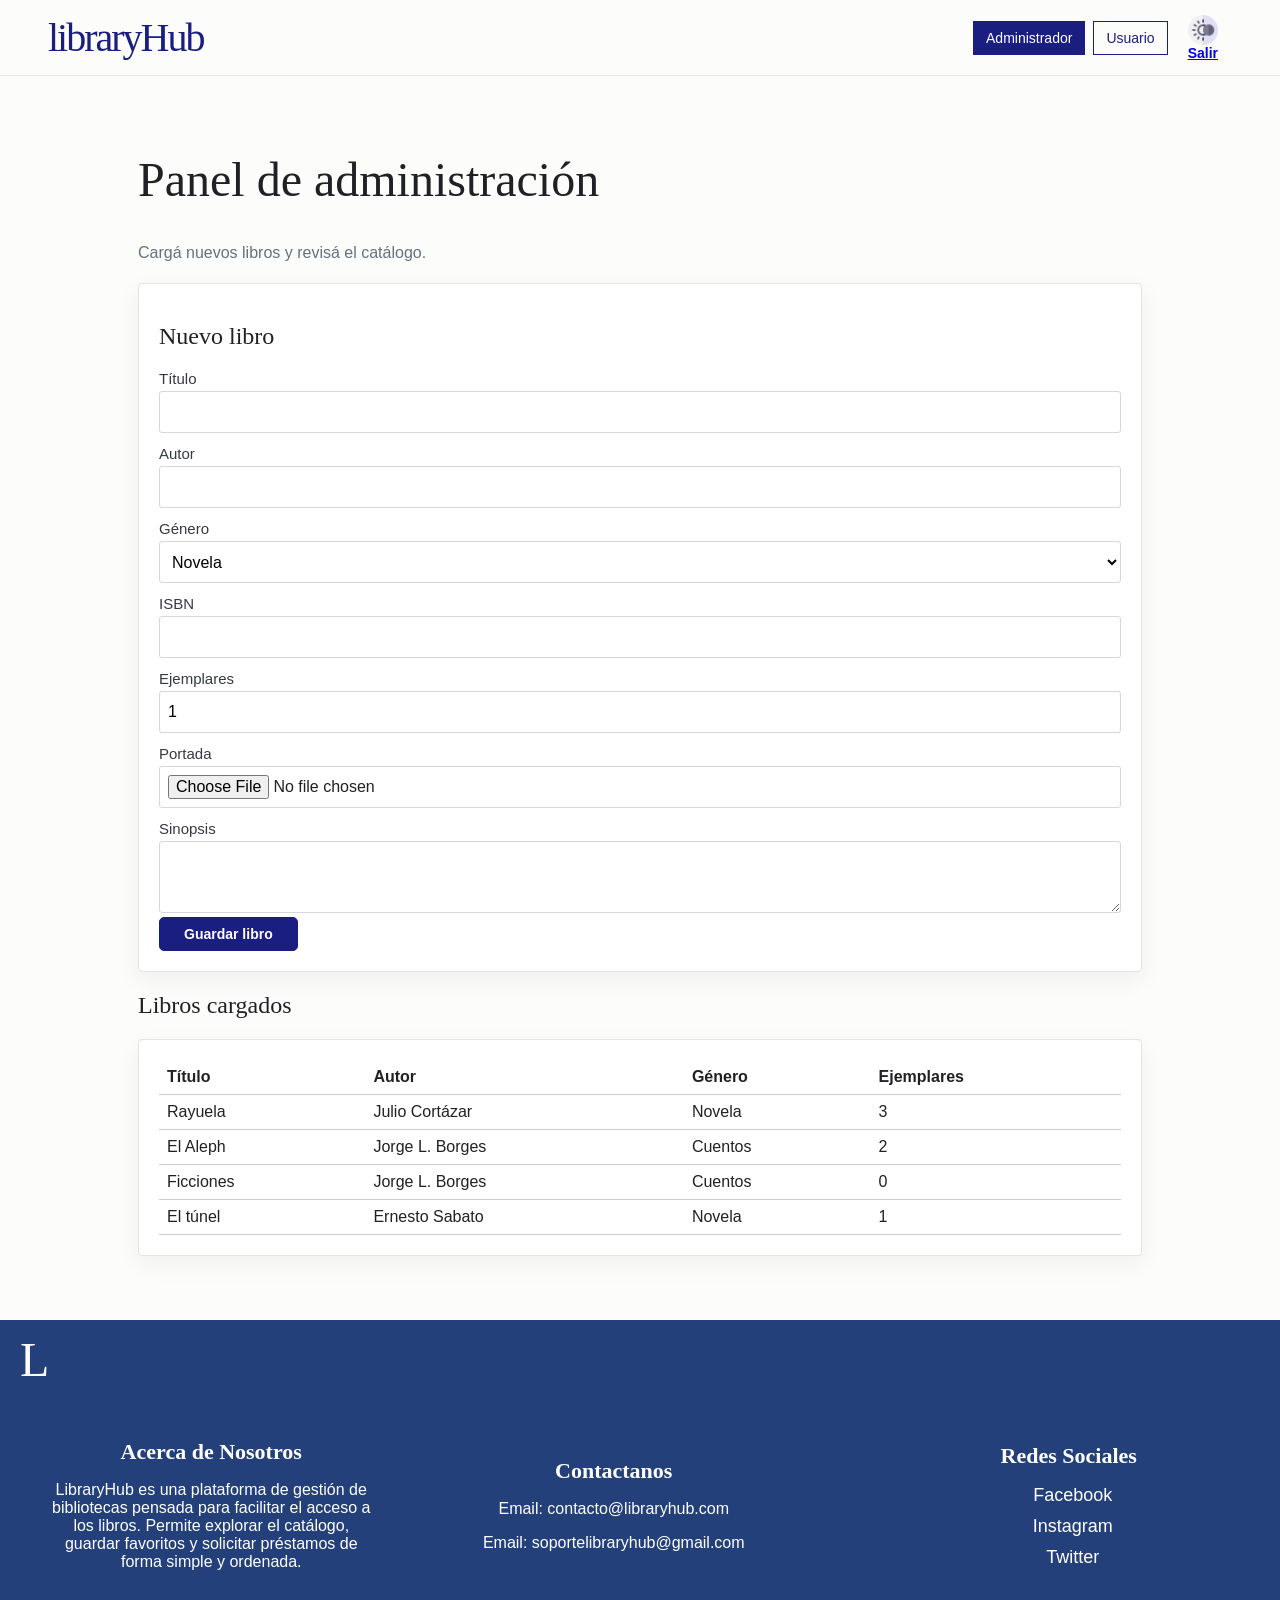
==== commit d5f4d08c: "detalles 1" ====
--- a/admin.html
+++ b/admin.html
@@ -83,10 +83,28 @@
       </table>
     </section>
   </main>
-  <footer id="footer-chiquito">
-         <div>
-            <h4>2026 Gestor de Biblioteca - PW1-20262C</h4>
-         </div>
-  </footer>
+  <footer id="footer-principal">
+      <div class="logo-letra">
+        <a href="#inicio" class="logo">L</a>
+      </div>
+      <div>
+        <h4>Acerca de Nosotros</h4>
+        <p>LibraryHub es una plataforma de gestión de bibliotecas pensada para facilitar el acceso a los libros. Permite explorar el catálogo, guardar favoritos y solicitar préstamos de forma simple y ordenada.</p>
+      </div>
+      <div>
+         <h4>Contactanos</h4>
+         <p>Email: contacto@libraryhub.com</p>
+        <p>Email: soportelibraryhub@gmail.com</p>
+      </div>
+      <a id="Contácto"> </a>
+      <div>
+         <h4>Redes Sociales</h4>
+         <ul>
+            <li><a href="https://www.unlam.edu.ar/"><i class="fa-brands fa-facebook"></i> Facebook</a></li>
+            <li><a href="https://www.unlam.edu.ar/"><i class="fa-brands fa-instagram"></i> Instagram</a></li>
+            <li><a href="https://www.unlam.edu.ar/"><i class="fa-brands fa-twitter"></i> Twitter</a></li>
+         </ul>
+      </div>
+   </footer>
 </body>
 </html>
--- a/css/estilos.css
+++ b/css/estilos.css
@@ -1,4 +1,3 @@
-
 /* 
    ESTILOS GENERALES
     */
@@ -16,7 +15,6 @@
   padding: 0;
   font-family: Arial, sans-serif;
 }
-
 
 /* 
    NAVEGACIÓN PRINCIPAL - PORTADA
@@ -42,6 +40,7 @@
   font-size: 48px;
   letter-spacing: -3px;
   margin: 0;
+  transition: transform 0.5s ease;
 }
 
 .logo:hover {
@@ -55,6 +54,7 @@
   align-items: center;
   gap: 12px;
   font-size: 15px;
+  transition: transform 0.3s ease;
 }
 
 .nav-nosotros:hover,
@@ -70,8 +70,8 @@
   align-items: center;
   gap: 0;
   margin-left: auto;
-}
-
+  transition: transform 0.3s ease;
+}
 
 /* 
    BOTONES
@@ -81,7 +81,7 @@
   display: inline-block;
   padding: 8px 24px;
   border: 1px solid rgb(26, 30, 129);
-  border-radius: 2px;
+  border-radius: 5px;
   background-color: rgb(26, 30, 129);
   color: white;
   font-size: 14px;
@@ -100,11 +100,12 @@
   transform: scale(0.95);
   transition: transform 0.5s ease;
   font-size: 14px;
+  box-shadow: 0 6px 10px rgb(54, 44, 44);
 }
 .navegacion .boton-login {
   background-color: transparent;
   color: rgb(26, 30, 129);
-  border: 1px solid rgb;
+  border: 1px solid rgb(26, 30, 129);
 }
 
 .navegacion .boton-registro {
@@ -113,9 +114,10 @@
 }
 
 .navegacion .boton-registro:hover {
-  transform: scale(1.2);
+  transform: scale(0.95);
   transition: transform 0.4s ease;
-  font-size: 15px;
+  font-size: 14px;
+  box-shadow: 0 6px 10px rgb(54, 44, 44);
 }
 
 .boton-tema {
@@ -134,7 +136,6 @@
 header .boton {
   margin-top: 0;
 }
-
 
 /* 
    PORTADA PRINCIPAL
@@ -210,13 +211,14 @@
   font-family: Arial, sans-serif;
   font-weight: bold;
   text-decoration: none;
+  transition: transform 0.5s ease;
 }
 
 .portada-acciones a:hover {
   transform: translateY(-2px);
   transition: transform 0.5s ease;
-}
-
+  box-shadow: 0 6px 10px rgb(0, 0, 0);
+}
 
 /* 
    PRESENTACIÓN
@@ -274,13 +276,14 @@
   font-size: 14px;
   font-weight: bold;
   text-decoration: none;
+  transition: transform 0.3s ease;
 }
 
 .presentacion-enlace:hover {
   transform: translateY(-6px);
   transition: transform 0.3s ease;
-}
-
+  text-shadow: 2px 4px 10px #747373;
+}
 
 /* 
    SECCIÓN DE LIBROS DE LA PORTADA
@@ -326,7 +329,6 @@
   color: #65717c;
   text-align: center;
 }
-
 
 /* 
    SECCIÓN DE REGISTRO
@@ -376,7 +378,6 @@
   transition: transform 1s ease;
   font-size: 16px;
 }
-
 
 /* 
    BOTÓN VOLVER AL INICIO
@@ -403,7 +404,6 @@
   font-size: 15px;
 }
 
-
 /* 
    PÁGINAS INTERNAS - HEADER
     */
@@ -468,7 +468,6 @@
   color: white;
 }
 
-
 /* 
    HEADER / BOTONES DE PÁGINAS INTERNAS
     */
@@ -506,7 +505,6 @@
   height: 30px;
 }
 
-
 /* 
    CONTENIDO DE PÁGINAS INTERNAS
     */
@@ -534,7 +532,6 @@
   color: #65717c;
   line-height: 1.7;
 }
-
 
 /* 
    CAJAS Y FORMULARIOS
@@ -597,7 +594,6 @@
   font: inherit;
 }
 
-
 /* 
    CATÁLOGO
     */
@@ -673,9 +669,6 @@
   border-radius: 10px;
 }
 
-
-
-
 /* 
    FAVORITOS Y FILAS
     */
@@ -723,7 +716,6 @@
   flex: 1;
 }
 
-
 /* 
    TABLAS
     */
@@ -743,7 +735,6 @@
   padding: 8px;
   border-bottom: 1px solid #cccccc;
 }
-
 
 /* 
    FOOTER PRINCIPAL
@@ -841,7 +832,6 @@
   color: white;
 }
 
-
 /* 
    FOOTER PEQUEÑO
    */
@@ -863,7 +853,6 @@
   color: white;
 }
 
-
 /* 
    MODO OSCURO
     */
@@ -901,7 +890,6 @@
   border-top: 1px solid #333333;
 }
 
-
 /* 
    SECCIÓN INICIO
     */
@@ -923,7 +911,6 @@
 .centrado {
   text-align: center;
 }
-
 
 /* 
    RESPONSIVE - TABLET
@@ -952,7 +939,6 @@
     padding: 15px 24px;
   }
 }
-
 
 /* 
    RESPONSIVE - CELULAR
@@ -1077,4 +1063,3 @@
     width: 100%;
   }
 }
-
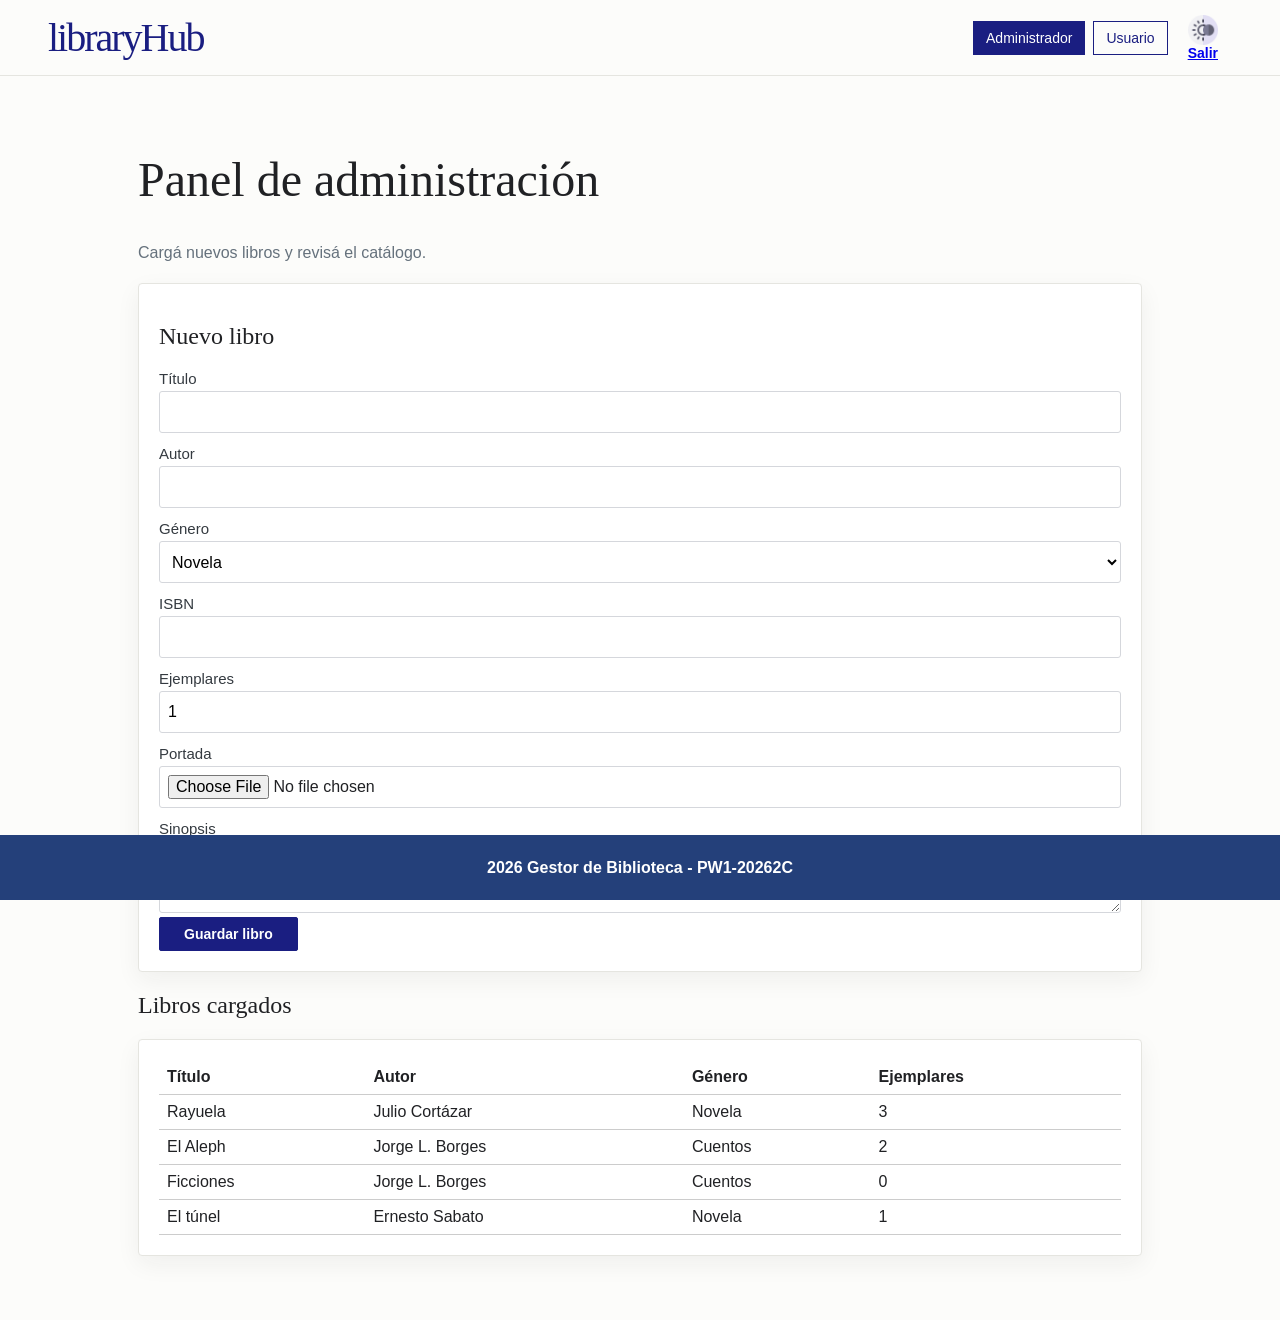
==== commit f42f7b08: "Resuelve conflicto en login.html" ====
--- a/admin.html
+++ b/admin.html
@@ -83,28 +83,10 @@
       </table>
     </section>
   </main>
-  <footer id="footer-principal">
-      <div class="logo-letra">
-        <a href="#inicio" class="logo">L</a>
-      </div>
-      <div>
-        <h4>Acerca de Nosotros</h4>
-        <p>LibraryHub es una plataforma de gestión de bibliotecas pensada para facilitar el acceso a los libros. Permite explorar el catálogo, guardar favoritos y solicitar préstamos de forma simple y ordenada.</p>
-      </div>
-      <div>
-         <h4>Contactanos</h4>
-         <p>Email: contacto@libraryhub.com</p>
-        <p>Email: soportelibraryhub@gmail.com</p>
-      </div>
-      <a id="Contácto"> </a>
-      <div>
-         <h4>Redes Sociales</h4>
-         <ul>
-            <li><a href="https://www.unlam.edu.ar/"><i class="fa-brands fa-facebook"></i> Facebook</a></li>
-            <li><a href="https://www.unlam.edu.ar/"><i class="fa-brands fa-instagram"></i> Instagram</a></li>
-            <li><a href="https://www.unlam.edu.ar/"><i class="fa-brands fa-twitter"></i> Twitter</a></li>
-         </ul>
-      </div>
-   </footer>
+  <footer id="footer-chiquito">
+         <div>
+            <h4>2026 Gestor de Biblioteca - PW1-20262C</h4>
+         </div>
+  </footer>
 </body>
 </html>
--- a/css/estilos.css
+++ b/css/estilos.css
@@ -1,3 +1,4 @@
+
 /* 
    ESTILOS GENERALES
     */
@@ -15,6 +16,7 @@
   padding: 0;
   font-family: Arial, sans-serif;
 }
+
 
 /* 
    NAVEGACIÓN PRINCIPAL - PORTADA
@@ -40,7 +42,6 @@
   font-size: 48px;
   letter-spacing: -3px;
   margin: 0;
-  transition: transform 0.5s ease;
 }
 
 .logo:hover {
@@ -54,7 +55,6 @@
   align-items: center;
   gap: 12px;
   font-size: 15px;
-  transition: transform 0.3s ease;
 }
 
 .nav-nosotros:hover,
@@ -70,8 +70,8 @@
   align-items: center;
   gap: 0;
   margin-left: auto;
-  transition: transform 0.3s ease;
-}
+}
+
 
 /* 
    BOTONES
@@ -81,7 +81,7 @@
   display: inline-block;
   padding: 8px 24px;
   border: 1px solid rgb(26, 30, 129);
-  border-radius: 5px;
+  border-radius: 2px;
   background-color: rgb(26, 30, 129);
   color: white;
   font-size: 14px;
@@ -100,12 +100,11 @@
   transform: scale(0.95);
   transition: transform 0.5s ease;
   font-size: 14px;
-  box-shadow: 0 6px 10px rgb(54, 44, 44);
 }
 .navegacion .boton-login {
   background-color: transparent;
   color: rgb(26, 30, 129);
-  border: 1px solid rgb(26, 30, 129);
+  border: 1px solid rgb;
 }
 
 .navegacion .boton-registro {
@@ -114,10 +113,9 @@
 }
 
 .navegacion .boton-registro:hover {
-  transform: scale(0.95);
+  transform: scale(1.2);
   transition: transform 0.4s ease;
-  font-size: 14px;
-  box-shadow: 0 6px 10px rgb(54, 44, 44);
+  font-size: 15px;
 }
 
 .boton-tema {
@@ -136,6 +134,7 @@
 header .boton {
   margin-top: 0;
 }
+
 
 /* 
    PORTADA PRINCIPAL
@@ -211,14 +210,13 @@
   font-family: Arial, sans-serif;
   font-weight: bold;
   text-decoration: none;
-  transition: transform 0.5s ease;
 }
 
 .portada-acciones a:hover {
   transform: translateY(-2px);
   transition: transform 0.5s ease;
-  box-shadow: 0 6px 10px rgb(0, 0, 0);
-}
+}
+
 
 /* 
    PRESENTACIÓN
@@ -276,14 +274,13 @@
   font-size: 14px;
   font-weight: bold;
   text-decoration: none;
-  transition: transform 0.3s ease;
 }
 
 .presentacion-enlace:hover {
   transform: translateY(-6px);
   transition: transform 0.3s ease;
-  text-shadow: 2px 4px 10px #747373;
-}
+}
+
 
 /* 
    SECCIÓN DE LIBROS DE LA PORTADA
@@ -329,6 +326,7 @@
   color: #65717c;
   text-align: center;
 }
+
 
 /* 
    SECCIÓN DE REGISTRO
@@ -378,6 +376,7 @@
   transition: transform 1s ease;
   font-size: 16px;
 }
+
 
 /* 
    BOTÓN VOLVER AL INICIO
@@ -404,6 +403,7 @@
   font-size: 15px;
 }
 
+
 /* 
    PÁGINAS INTERNAS - HEADER
     */
@@ -468,6 +468,7 @@
   color: white;
 }
 
+
 /* 
    HEADER / BOTONES DE PÁGINAS INTERNAS
     */
@@ -505,6 +506,7 @@
   height: 30px;
 }
 
+
 /* 
    CONTENIDO DE PÁGINAS INTERNAS
     */
@@ -532,6 +534,7 @@
   color: #65717c;
   line-height: 1.7;
 }
+
 
 /* 
    CAJAS Y FORMULARIOS
@@ -594,6 +597,7 @@
   font: inherit;
 }
 
+
 /* 
    CATÁLOGO
     */
@@ -669,6 +673,9 @@
   border-radius: 10px;
 }
 
+
+
+
 /* 
    FAVORITOS Y FILAS
     */
@@ -716,6 +723,7 @@
   flex: 1;
 }
 
+
 /* 
    TABLAS
     */
@@ -735,6 +743,7 @@
   padding: 8px;
   border-bottom: 1px solid #cccccc;
 }
+
 
 /* 
    FOOTER PRINCIPAL
@@ -832,6 +841,7 @@
   color: white;
 }
 
+
 /* 
    FOOTER PEQUEÑO
    */
@@ -853,6 +863,7 @@
   color: white;
 }
 
+
 /* 
    MODO OSCURO
     */
@@ -890,6 +901,7 @@
   border-top: 1px solid #333333;
 }
 
+
 /* 
    SECCIÓN INICIO
     */
@@ -911,6 +923,7 @@
 .centrado {
   text-align: center;
 }
+
 
 /* 
    RESPONSIVE - TABLET
@@ -939,6 +952,7 @@
     padding: 15px 24px;
   }
 }
+
 
 /* 
    RESPONSIVE - CELULAR
@@ -1063,3 +1077,4 @@
     width: 100%;
   }
 }
+
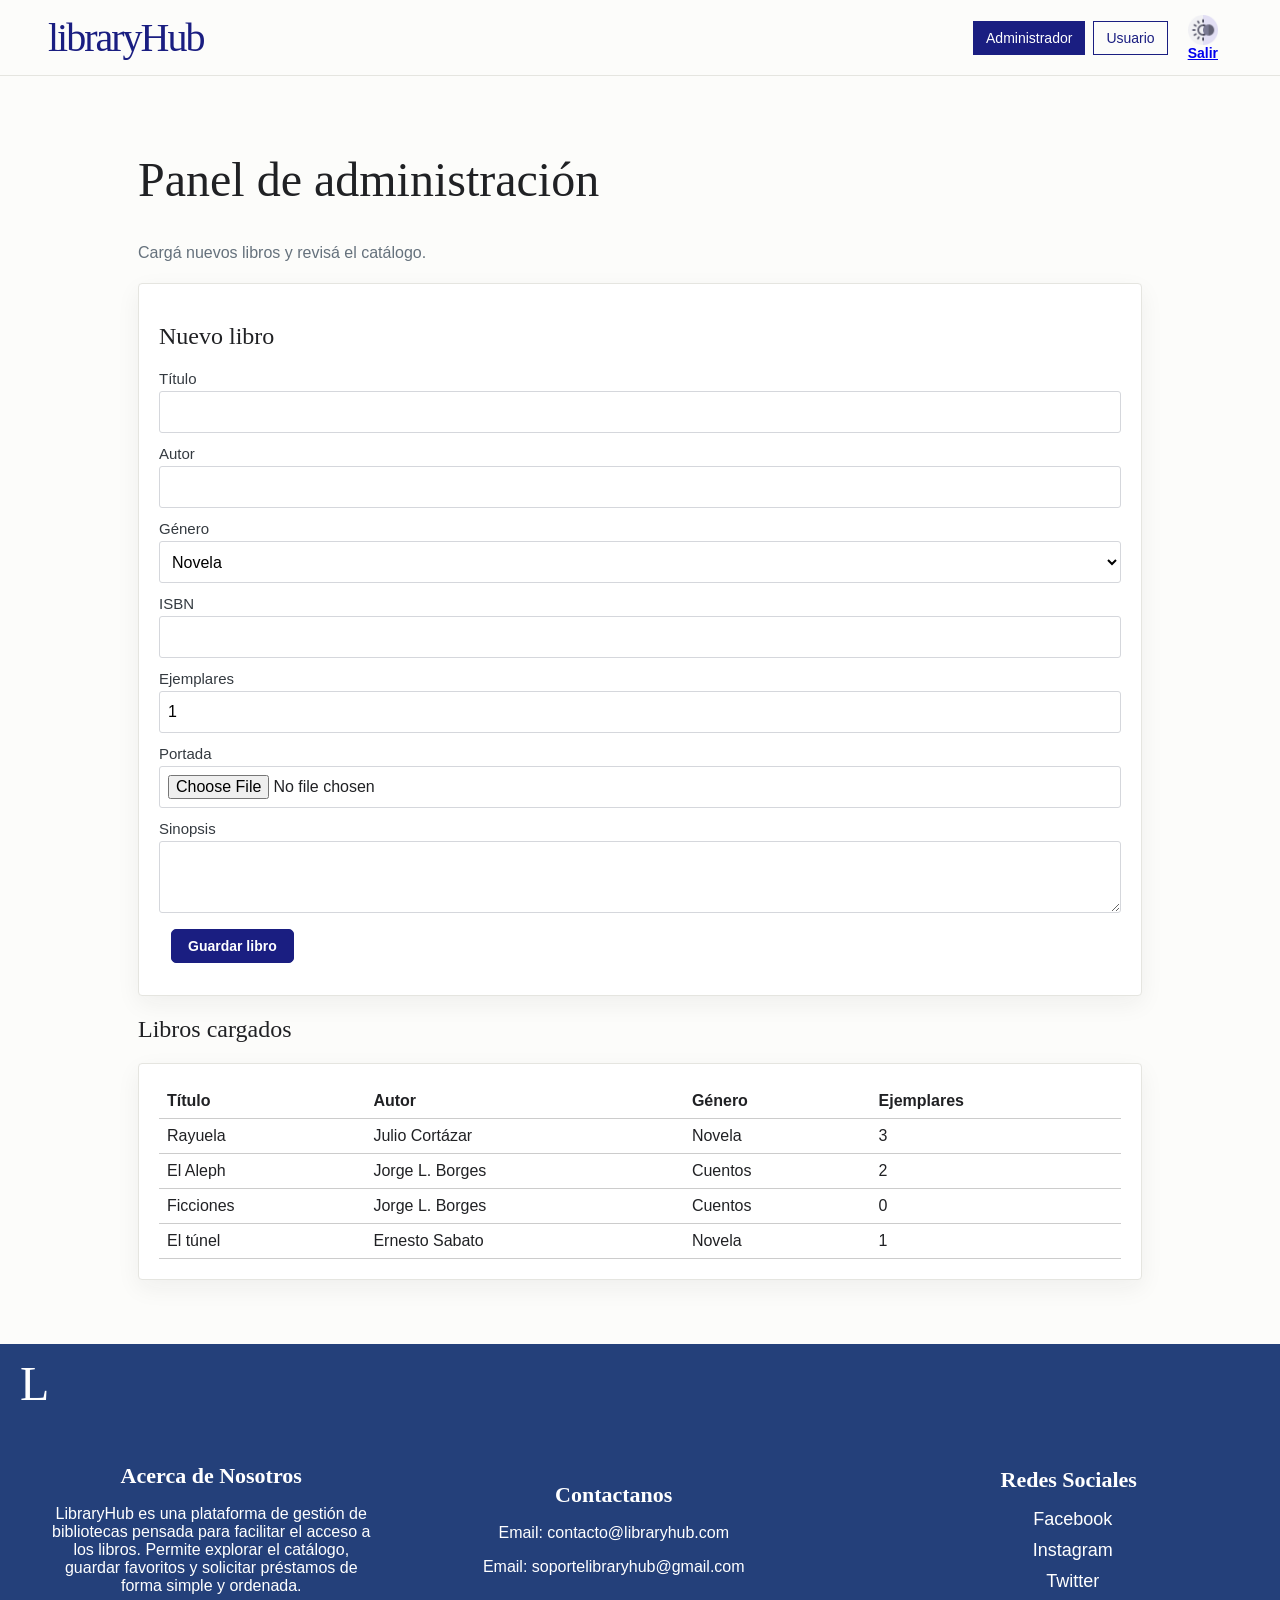
==== commit 1fede66c: "Merge branch 'main' of https://github.com/GianfrancoMicelotta/TP-GESTION-BIBLIOTECA into FranRama" ====
--- a/admin.html
+++ b/admin.html
@@ -83,10 +83,28 @@
       </table>
     </section>
   </main>
-  <footer id="footer-chiquito">
-         <div>
-            <h4>2026 Gestor de Biblioteca - PW1-20262C</h4>
-         </div>
-  </footer>
+  <footer id="footer-principal">
+      <div class="logo-letra">
+        <a href="#inicio" class="logo">L</a>
+      </div>
+      <div>
+        <h4>Acerca de Nosotros</h4>
+        <p>LibraryHub es una plataforma de gestión de bibliotecas pensada para facilitar el acceso a los libros. Permite explorar el catálogo, guardar favoritos y solicitar préstamos de forma simple y ordenada.</p>
+      </div>
+      <div>
+         <h4>Contactanos</h4>
+         <p>Email: contacto@libraryhub.com</p>
+        <p>Email: soportelibraryhub@gmail.com</p>
+      </div>
+      <a id="Contácto"> </a>
+      <div>
+         <h4>Redes Sociales</h4>
+         <ul>
+            <li><a href="https://www.unlam.edu.ar/"><i class="fa-brands fa-facebook"></i> Facebook</a></li>
+            <li><a href="https://www.unlam.edu.ar/"><i class="fa-brands fa-instagram"></i> Instagram</a></li>
+            <li><a href="https://www.unlam.edu.ar/"><i class="fa-brands fa-twitter"></i> Twitter</a></li>
+         </ul>
+      </div>
+   </footer>
 </body>
 </html>
--- a/css/estilos.css
+++ b/css/estilos.css
@@ -1,4 +1,3 @@
-
 /* 
    ESTILOS GENERALES
     */
@@ -16,7 +15,6 @@
   padding: 0;
   font-family: Arial, sans-serif;
 }
-
 
 /* 
    NAVEGACIÓN PRINCIPAL - PORTADA
@@ -42,6 +40,7 @@
   font-size: 48px;
   letter-spacing: -3px;
   margin: 0;
+  transition: transform 0.5s ease;
 }
 
 .logo:hover {
@@ -55,6 +54,7 @@
   align-items: center;
   gap: 12px;
   font-size: 15px;
+  transition: transform 0.3s ease;
 }
 
 .nav-nosotros:hover,
@@ -70,8 +70,8 @@
   align-items: center;
   gap: 0;
   margin-left: auto;
-}
-
+  transition: transform 0.3s ease;
+}
 
 /* 
    BOTONES
@@ -81,7 +81,7 @@
   display: inline-block;
   padding: 8px 24px;
   border: 1px solid rgb(26, 30, 129);
-  border-radius: 2px;
+  border-radius: 5px;
   background-color: rgb(26, 30, 129);
   color: white;
   font-size: 14px;
@@ -100,11 +100,12 @@
   transform: scale(0.95);
   transition: transform 0.5s ease;
   font-size: 14px;
+  box-shadow: 0 6px 10px rgb(54, 44, 44);
 }
 .navegacion .boton-login {
   background-color: transparent;
   color: rgb(26, 30, 129);
-  border: 1px solid rgb;
+  border: 1px solid rgb(26, 30, 129);
 }
 
 .navegacion .boton-registro {
@@ -113,9 +114,10 @@
 }
 
 .navegacion .boton-registro:hover {
-  transform: scale(1.2);
+  transform: scale(0.95);
   transition: transform 0.4s ease;
-  font-size: 15px;
+  font-size: 14px;
+  box-shadow: 0 6px 10px rgb(54, 44, 44);
 }
 
 .boton-tema {
@@ -134,7 +136,6 @@
 header .boton {
   margin-top: 0;
 }
-
 
 /* 
    PORTADA PRINCIPAL
@@ -210,13 +211,14 @@
   font-family: Arial, sans-serif;
   font-weight: bold;
   text-decoration: none;
+  transition: transform 0.5s ease;
 }
 
 .portada-acciones a:hover {
   transform: translateY(-2px);
   transition: transform 0.5s ease;
-}
-
+  box-shadow: 0 6px 10px rgb(0, 0, 0);
+}
 
 /* 
    PRESENTACIÓN
@@ -274,13 +276,14 @@
   font-size: 14px;
   font-weight: bold;
   text-decoration: none;
+  transition: transform 0.3s ease;
 }
 
 .presentacion-enlace:hover {
   transform: translateY(-6px);
   transition: transform 0.3s ease;
-}
-
+  text-shadow: 2px 4px 10px #747373;
+}
 
 /* 
    SECCIÓN DE LIBROS DE LA PORTADA
@@ -326,7 +329,6 @@
   color: #65717c;
   text-align: center;
 }
-
 
 /* 
    SECCIÓN DE REGISTRO
@@ -376,7 +378,6 @@
   transition: transform 1s ease;
   font-size: 16px;
 }
-
 
 /* 
    BOTÓN VOLVER AL INICIO
@@ -403,7 +404,6 @@
   font-size: 15px;
 }
 
-
 /* 
    PÁGINAS INTERNAS - HEADER
     */
@@ -468,7 +468,6 @@
   color: white;
 }
 
-
 /* 
    HEADER / BOTONES DE PÁGINAS INTERNAS
     */
@@ -506,7 +505,6 @@
   height: 30px;
 }
 
-
 /* 
    CONTENIDO DE PÁGINAS INTERNAS
     */
@@ -535,7 +533,6 @@
   line-height: 1.7;
 }
 
-
 /* 
    CAJAS Y FORMULARIOS
     */
@@ -546,6 +543,11 @@
   border-radius: 8px;
   padding: 20px;
   margin-bottom: 20px;
+}
+  
+.caja .boton {
+  margin: 12px;
+  padding: 8px 16px;
 }
 
 body.pagina-seccion .caja {
@@ -597,7 +599,6 @@
   font: inherit;
 }
 
-
 /* 
    CATÁLOGO
     */
@@ -673,9 +674,6 @@
   border-radius: 10px;
 }
 
-
-
-
 /* 
    FAVORITOS Y FILAS
     */
@@ -723,7 +721,6 @@
   flex: 1;
 }
 
-
 /* 
    TABLAS
     */
@@ -743,7 +740,6 @@
   padding: 8px;
   border-bottom: 1px solid #cccccc;
 }
-
 
 /* 
    FOOTER PRINCIPAL
@@ -841,7 +837,6 @@
   color: white;
 }
 
-
 /* 
    FOOTER PEQUEÑO
    */
@@ -863,7 +858,6 @@
   color: white;
 }
 
-
 /* 
    MODO OSCURO
     */
@@ -901,7 +895,6 @@
   border-top: 1px solid #333333;
 }
 
-
 /* 
    SECCIÓN INICIO
     */
@@ -923,7 +916,6 @@
 .centrado {
   text-align: center;
 }
-
 
 /* 
    RESPONSIVE - TABLET
@@ -952,7 +944,6 @@
     padding: 15px 24px;
   }
 }
-
 
 /* 
    RESPONSIVE - CELULAR
@@ -1077,4 +1068,3 @@
     width: 100%;
   }
 }
-
